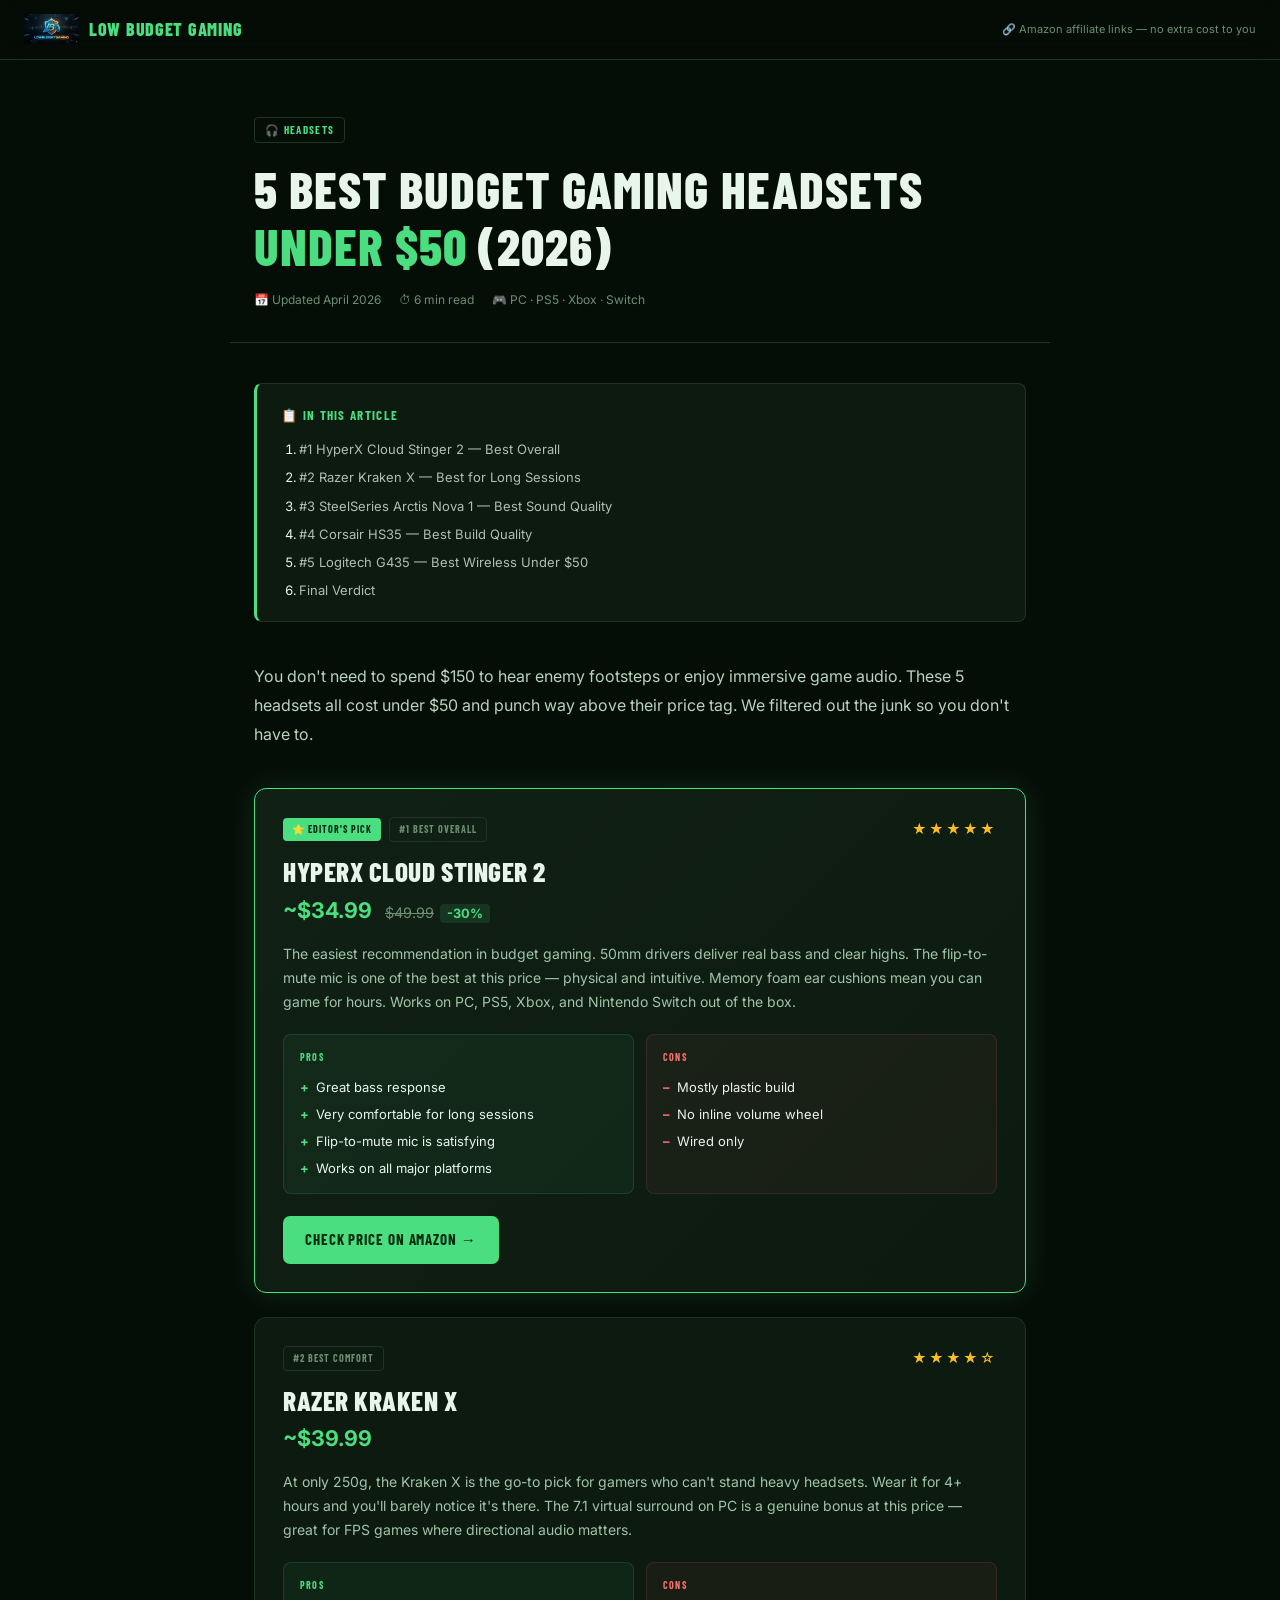
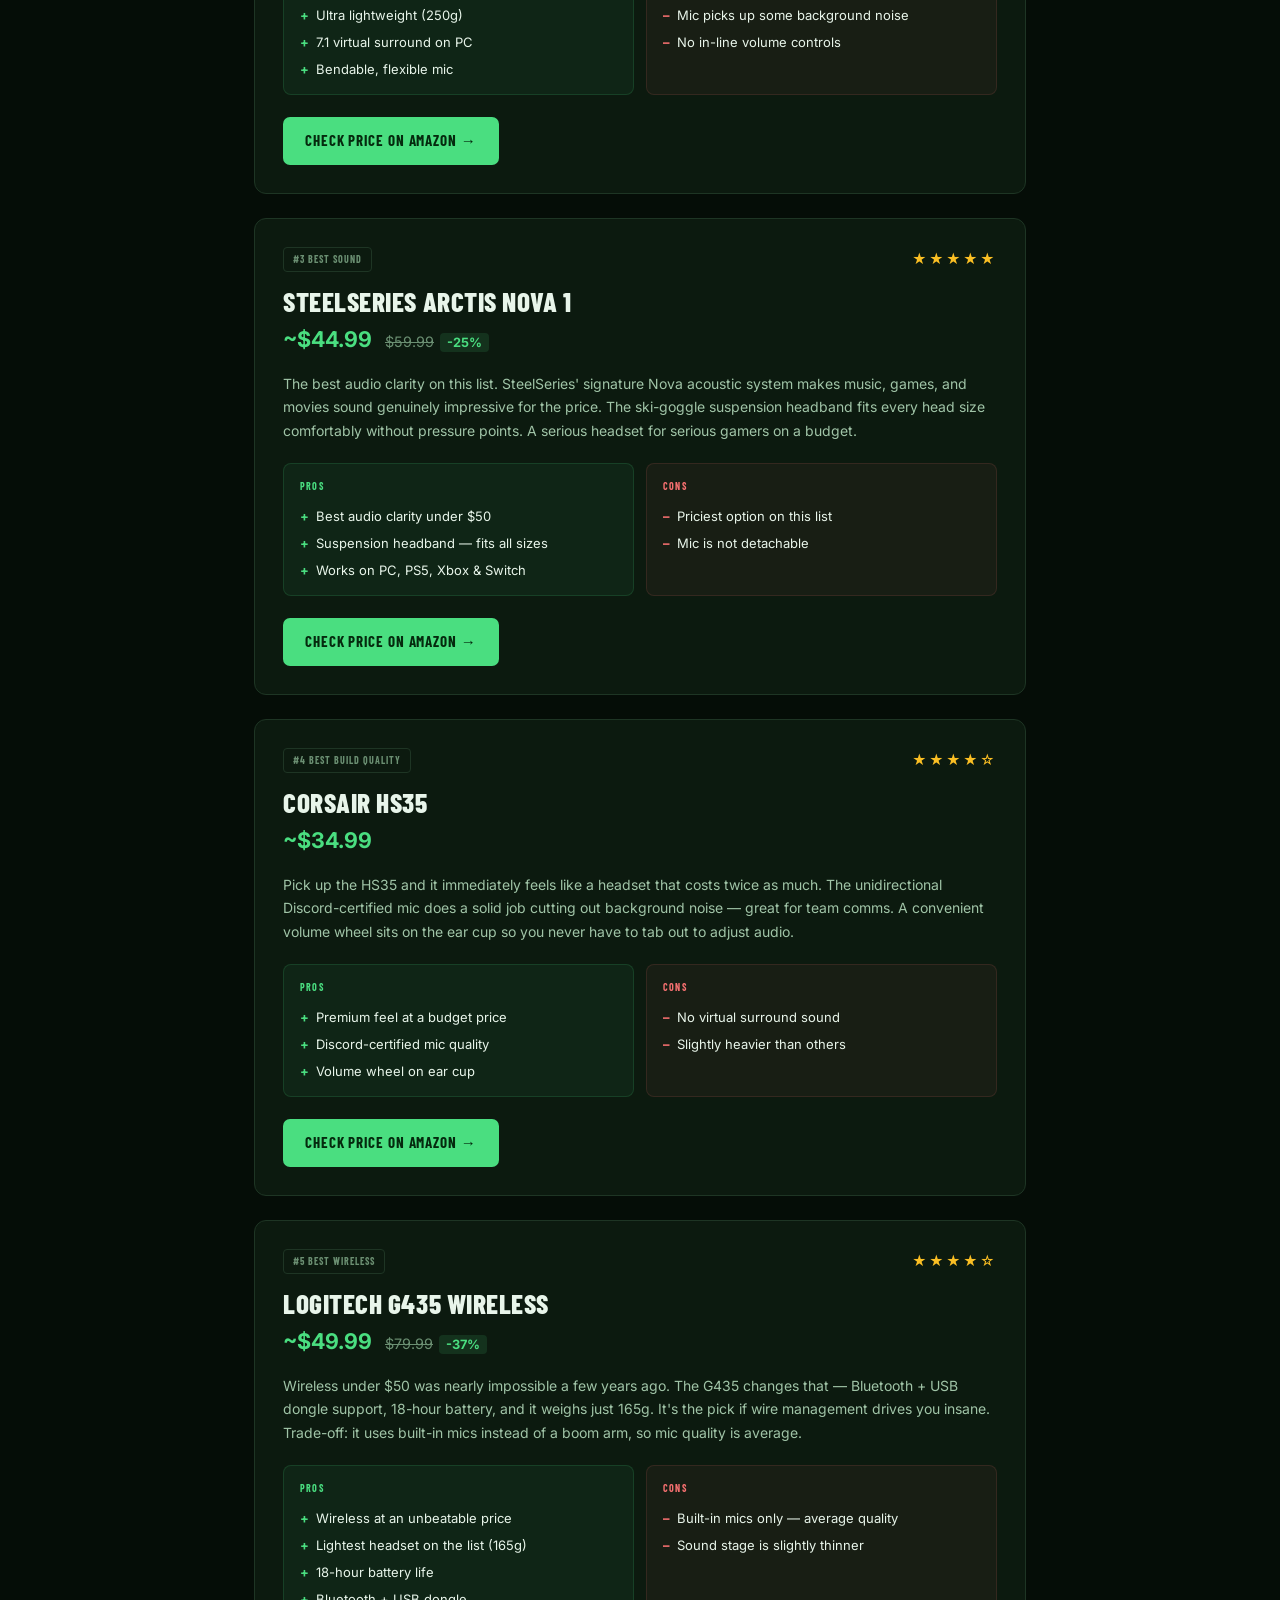
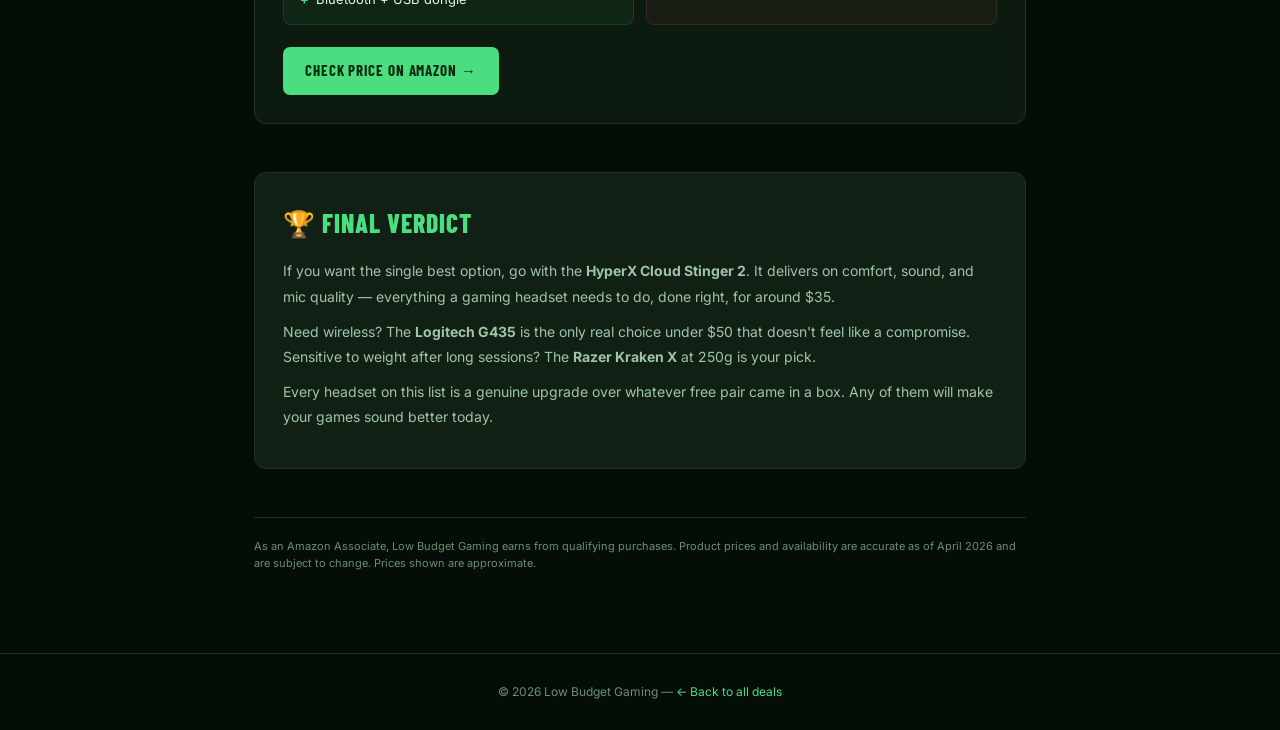
==== headsets.html @ 1febdd87 "Add files via upload" ====
<!DOCTYPE html>
<html lang="en">
<head>
  <meta charset="UTF-8" />
  <meta name="viewport" content="width=device-width, initial-scale=1.0" />
  <title>5 Best Budget Gaming Headsets Under $50 (2026) | Low Budget Gaming</title>
  <meta name="description" content="Our top picks for budget gaming headsets under $50 in 2026. Real sound, real comfort, real savings." />
  <link rel="icon" href="/logo.png" />
  <link href="https://fonts.googleapis.com/css2?family=Barlow+Condensed:wght@400;600;700;800&family=Inter:wght@400;500;600&display=swap" rel="stylesheet" />
  <style>
    *, *::before, *::after { box-sizing: border-box; margin: 0; padding: 0; }

    :root {
      --bg: #050d07;
      --surface: #0c1a0f;
      --surface2: #112015;
      --border: #1e3524;
      --green: #4ade80;
      --green-dim: #22c55e;
      --green-glow: rgba(74, 222, 128, 0.15);
      --text: #e8f5ea;
      --muted: #6b8f72;
      --red: #f87171;
      --yellow: #fbbf24;
    }

    html { scroll-behavior: smooth; }

    body {
      background: var(--bg);
      color: var(--text);
      font-family: 'Inter', sans-serif;
      font-size: 15px;
      line-height: 1.7;
      min-height: 100vh;
    }

    /* ── NAV ── */
    nav {
      position: sticky;
      top: 0;
      z-index: 100;
      background: rgba(5, 13, 7, 0.92);
      backdrop-filter: blur(12px);
      border-bottom: 1px solid var(--border);
      padding: 14px 24px;
      display: flex;
      align-items: center;
      gap: 16px;
    }
    nav a.logo {
      display: flex;
      align-items: center;
      gap: 10px;
      text-decoration: none;
      color: var(--green);
      font-family: 'Barlow Condensed', sans-serif;
      font-size: 18px;
      font-weight: 800;
      letter-spacing: 0.04em;
      text-transform: uppercase;
    }
    nav a.logo img { height: 30px; }
    nav .affiliate-note {
      margin-left: auto;
      font-size: 11px;
      color: var(--muted);
    }

    /* ── HERO / HEADER ── */
    .article-header {
      max-width: 820px;
      margin: 0 auto;
      padding: 56px 24px 32px;
      border-bottom: 1px solid var(--border);
    }
    .category-tag {
      display: inline-block;
      font-family: 'Barlow Condensed', sans-serif;
      font-size: 11px;
      font-weight: 700;
      letter-spacing: 0.12em;
      text-transform: uppercase;
      color: var(--green);
      border: 1px solid var(--border);
      padding: 3px 10px;
      border-radius: 4px;
      margin-bottom: 18px;
    }
    .article-header h1 {
      font-family: 'Barlow Condensed', sans-serif;
      font-size: clamp(2rem, 5vw, 3.2rem);
      font-weight: 800;
      line-height: 1.1;
      text-transform: uppercase;
      letter-spacing: 0.02em;
      margin-bottom: 16px;
    }
    .article-header h1 em {
      font-style: normal;
      color: var(--green);
    }
    .article-meta {
      display: flex;
      align-items: center;
      gap: 18px;
      font-size: 12px;
      color: var(--muted);
      flex-wrap: wrap;
    }
    .article-meta span { display: flex; align-items: center; gap: 5px; }

    /* ── LAYOUT ── */
    .page-body {
      max-width: 820px;
      margin: 0 auto;
      padding: 40px 24px 80px;
    }

    /* ── TOC ── */
    .toc {
      background: var(--surface);
      border: 1px solid var(--border);
      border-left: 3px solid var(--green);
      border-radius: 8px;
      padding: 20px 24px;
      margin-bottom: 40px;
    }
    .toc h3 {
      font-family: 'Barlow Condensed', sans-serif;
      font-size: 13px;
      font-weight: 700;
      letter-spacing: 0.1em;
      text-transform: uppercase;
      color: var(--green);
      margin-bottom: 12px;
    }
    .toc ol {
      padding-left: 18px;
      display: flex;
      flex-direction: column;
      gap: 6px;
    }
    .toc li { font-size: 13px; }
    .toc a { color: var(--text); text-decoration: none; opacity: 0.75; transition: opacity 0.2s; }
    .toc a:hover { opacity: 1; color: var(--green); }

    /* ── INTRO ── */
    .intro {
      font-size: 16px;
      line-height: 1.8;
      color: #b8d4bc;
      margin-bottom: 40px;
    }

    /* ── PRODUCT CARD ── */
    .product-card {
      background: var(--surface);
      border: 1px solid var(--border);
      border-radius: 12px;
      padding: 28px;
      margin-bottom: 24px;
      transition: border-color 0.25s;
      scroll-margin-top: 80px;
    }
    .product-card:hover { border-color: #2d5038; }
    .product-card.featured {
      border-color: var(--green);
      background: linear-gradient(135deg, var(--surface2) 0%, var(--surface) 100%);
      box-shadow: 0 0 32px var(--green-glow);
    }

    .card-top {
      display: flex;
      align-items: flex-start;
      justify-content: space-between;
      gap: 12px;
      margin-bottom: 16px;
      flex-wrap: wrap;
    }
    .card-badges { display: flex; align-items: center; gap: 8px; flex-wrap: wrap; }

    .badge {
      font-family: 'Barlow Condensed', sans-serif;
      font-size: 10px;
      font-weight: 700;
      letter-spacing: 0.1em;
      text-transform: uppercase;
      padding: 3px 9px;
      border-radius: 4px;
    }
    .badge-pick { background: var(--green); color: #052a0e; }
    .badge-rank { background: transparent; border: 1px solid var(--border); color: var(--muted); }

    .card-stars { color: var(--yellow); font-size: 14px; letter-spacing: 2px; }

    .card-name {
      font-family: 'Barlow Condensed', sans-serif;
      font-size: 1.7rem;
      font-weight: 800;
      text-transform: uppercase;
      letter-spacing: 0.02em;
      line-height: 1;
      margin-bottom: 6px;
    }
    .card-price {
      font-size: 1.35rem;
      font-weight: 700;
      color: var(--green);
      margin-bottom: 14px;
    }
    .card-price .old-price {
      font-size: 0.9rem;
      font-weight: 400;
      color: var(--muted);
      text-decoration: line-through;
      margin-left: 8px;
    }
    .card-price .discount {
      font-size: 0.8rem;
      background: rgba(74,222,128,0.12);
      color: var(--green);
      padding: 2px 7px;
      border-radius: 4px;
      margin-left: 6px;
    }

    .card-desc {
      font-size: 14px;
      color: #a0c4a7;
      margin-bottom: 20px;
      line-height: 1.7;
    }

    .pros-cons {
      display: grid;
      grid-template-columns: 1fr 1fr;
      gap: 12px;
      margin-bottom: 22px;
    }
    @media (max-width: 500px) { .pros-cons { grid-template-columns: 1fr; } }

    .pros, .cons {
      border-radius: 8px;
      padding: 14px 16px;
    }
    .pros { background: rgba(74,222,128,0.06); border: 1px solid rgba(74,222,128,0.15); }
    .cons { background: rgba(248,113,113,0.05); border: 1px solid rgba(248,113,113,0.12); }

    .pros h4, .cons h4 {
      font-family: 'Barlow Condensed', sans-serif;
      font-size: 10px;
      font-weight: 700;
      letter-spacing: 0.12em;
      text-transform: uppercase;
      margin-bottom: 10px;
    }
    .pros h4 { color: var(--green); }
    .cons h4 { color: var(--red); }

    .pros ul, .cons ul { list-style: none; display: flex; flex-direction: column; gap: 5px; }
    .pros li, .cons li { font-size: 13px; display: flex; gap: 7px; }
    .pros li::before { content: '+'; color: var(--green); font-weight: 700; flex-shrink: 0; }
    .cons li::before { content: '–'; color: var(--red); font-weight: 700; flex-shrink: 0; }

    .btn-amazon {
      display: inline-flex;
      align-items: center;
      gap: 8px;
      background: var(--green);
      color: #052a0e;
      font-family: 'Barlow Condensed', sans-serif;
      font-size: 15px;
      font-weight: 700;
      letter-spacing: 0.06em;
      text-transform: uppercase;
      padding: 11px 22px;
      border-radius: 7px;
      text-decoration: none;
      transition: background 0.2s, transform 0.15s;
    }
    .btn-amazon:hover { background: #86efac; transform: translateY(-1px); }

    /* ── VERDICT ── */
    .verdict {
      background: var(--surface2);
      border: 1px solid var(--border);
      border-radius: 12px;
      padding: 28px;
      margin-top: 48px;
    }
    .verdict h2 {
      font-family: 'Barlow Condensed', sans-serif;
      font-size: 1.6rem;
      font-weight: 800;
      text-transform: uppercase;
      letter-spacing: 0.04em;
      color: var(--green);
      margin-bottom: 14px;
    }
    .verdict p { font-size: 14px; color: #a0c4a7; line-height: 1.8; margin-bottom: 10px; }

    /* ── DISCLAIMER ── */
    .disclaimer {
      margin-top: 48px;
      padding-top: 20px;
      border-top: 1px solid var(--border);
      font-size: 11px;
      color: var(--muted);
      line-height: 1.6;
    }

    /* ── FOOTER ── */
    footer {
      text-align: center;
      padding: 28px;
      font-size: 12px;
      color: var(--muted);
      border-top: 1px solid var(--border);
    }
    footer a { color: var(--green); text-decoration: none; }
  </style>
</head>
<body>

  <!-- NAV -->
  <nav>
    <a class="logo" href="/">
      <img src="/logo.png" alt="Low Budget Gaming" />
      Low Budget Gaming
    </a>
    <span class="affiliate-note">🔗 Amazon affiliate links — no extra cost to you</span>
  </nav>

  <!-- ARTICLE HEADER -->
  <header class="article-header">
    <div class="category-tag">🎧 Headsets</div>
    <h1>5 Best Budget Gaming Headsets<br/><em>Under $50</em> (2026)</h1>
    <div class="article-meta">
      <span>📅 Updated April 2026</span>
      <span>⏱ 6 min read</span>
      <span>🎮 PC · PS5 · Xbox · Switch</span>
    </div>
  </header>

  <!-- BODY -->
  <main class="page-body">

    <!-- TABLE OF CONTENTS -->
    <div class="toc">
      <h3>📋 In This Article</h3>
      <ol>
        <li><a href="#stinger">#1 HyperX Cloud Stinger 2 — Best Overall</a></li>
        <li><a href="#kraken">#2 Razer Kraken X — Best for Long Sessions</a></li>
        <li><a href="#arctis">#3 SteelSeries Arctis Nova 1 — Best Sound Quality</a></li>
        <li><a href="#hs35">#4 Corsair HS35 — Best Build Quality</a></li>
        <li><a href="#g435">#5 Logitech G435 — Best Wireless Under $50</a></li>
        <li><a href="#verdict">Final Verdict</a></li>
      </ol>
    </div>

    <!-- INTRO -->
    <p class="intro">
      You don't need to spend $150 to hear enemy footsteps or enjoy immersive game audio. These 5 headsets all cost under $50 and punch way above their price tag. We filtered out the junk so you don't have to.
    </p>

    <!-- CARD 1 -->
    <div class="product-card featured" id="stinger">
      <div class="card-top">
        <div class="card-badges">
          <span class="badge badge-pick">⭐ Editor's Pick</span>
          <span class="badge badge-rank">#1 Best Overall</span>
        </div>
        <div class="card-stars">★★★★★</div>
      </div>
      <div class="card-name">HyperX Cloud Stinger 2</div>
      <div class="card-price">~$34.99 <span class="old-price">$49.99</span><span class="discount">-30%</span></div>
      <p class="card-desc">
        The easiest recommendation in budget gaming. 50mm drivers deliver real bass and clear highs. The flip-to-mute mic is one of the best at this price — physical and intuitive. Memory foam ear cushions mean you can game for hours. Works on PC, PS5, Xbox, and Nintendo Switch out of the box.
      </p>
      <div class="pros-cons">
        <div class="pros">
          <h4>Pros</h4>
          <ul>
            <li>Great bass response</li>
            <li>Very comfortable for long sessions</li>
            <li>Flip-to-mute mic is satisfying</li>
            <li>Works on all major platforms</li>
          </ul>
        </div>
        <div class="cons">
          <h4>Cons</h4>
          <ul>
            <li>Mostly plastic build</li>
            <li>No inline volume wheel</li>
            <li>Wired only</li>
          </ul>
        </div>
      </div>
      <a class="btn-amazon" href="TU_LINK_AFILIADO_AQUI" target="_blank" rel="noopener noreferrer">
        Check price on Amazon →
      </a>
    </div>

    <!-- CARD 2 -->
    <div class="product-card" id="kraken">
      <div class="card-top">
        <div class="card-badges">
          <span class="badge badge-rank">#2 Best Comfort</span>
        </div>
        <div class="card-stars">★★★★☆</div>
      </div>
      <div class="card-name">Razer Kraken X</div>
      <div class="card-price">~$39.99</div>
      <p class="card-desc">
        At only 250g, the Kraken X is the go-to pick for gamers who can't stand heavy headsets. Wear it for 4+ hours and you'll barely notice it's there. The 7.1 virtual surround on PC is a genuine bonus at this price — great for FPS games where directional audio matters.
      </p>
      <div class="pros-cons">
        <div class="pros">
          <h4>Pros</h4>
          <ul>
            <li>Ultra lightweight (250g)</li>
            <li>7.1 virtual surround on PC</li>
            <li>Bendable, flexible mic</li>
          </ul>
        </div>
        <div class="cons">
          <h4>Cons</h4>
          <ul>
            <li>Mic picks up some background noise</li>
            <li>No in-line volume controls</li>
          </ul>
        </div>
      </div>
      <a class="btn-amazon" href="TU_LINK_AFILIADO_AQUI" target="_blank" rel="noopener noreferrer">
        Check price on Amazon →
      </a>
    </div>

    <!-- CARD 3 -->
    <div class="product-card" id="arctis">
      <div class="card-top">
        <div class="card-badges">
          <span class="badge badge-rank">#3 Best Sound</span>
        </div>
        <div class="card-stars">★★★★★</div>
      </div>
      <div class="card-name">SteelSeries Arctis Nova 1</div>
      <div class="card-price">~$44.99 <span class="old-price">$59.99</span><span class="discount">-25%</span></div>
      <p class="card-desc">
        The best audio clarity on this list. SteelSeries' signature Nova acoustic system makes music, games, and movies sound genuinely impressive for the price. The ski-goggle suspension headband fits every head size comfortably without pressure points. A serious headset for serious gamers on a budget.
      </p>
      <div class="pros-cons">
        <div class="pros">
          <h4>Pros</h4>
          <ul>
            <li>Best audio clarity under $50</li>
            <li>Suspension headband — fits all sizes</li>
            <li>Works on PC, PS5, Xbox & Switch</li>
          </ul>
        </div>
        <div class="cons">
          <h4>Cons</h4>
          <ul>
            <li>Priciest option on this list</li>
            <li>Mic is not detachable</li>
          </ul>
        </div>
      </div>
      <a class="btn-amazon" href="TU_LINK_AFILIADO_AQUI" target="_blank" rel="noopener noreferrer">
        Check price on Amazon →
      </a>
    </div>

    <!-- CARD 4 -->
    <div class="product-card" id="hs35">
      <div class="card-top">
        <div class="card-badges">
          <span class="badge badge-rank">#4 Best Build Quality</span>
        </div>
        <div class="card-stars">★★★★☆</div>
      </div>
      <div class="card-name">Corsair HS35</div>
      <div class="card-price">~$34.99</div>
      <p class="card-desc">
        Pick up the HS35 and it immediately feels like a headset that costs twice as much. The unidirectional Discord-certified mic does a solid job cutting out background noise — great for team comms. A convenient volume wheel sits on the ear cup so you never have to tab out to adjust audio.
      </p>
      <div class="pros-cons">
        <div class="pros">
          <h4>Pros</h4>
          <ul>
            <li>Premium feel at a budget price</li>
            <li>Discord-certified mic quality</li>
            <li>Volume wheel on ear cup</li>
          </ul>
        </div>
        <div class="cons">
          <h4>Cons</h4>
          <ul>
            <li>No virtual surround sound</li>
            <li>Slightly heavier than others</li>
          </ul>
        </div>
      </div>
      <a class="btn-amazon" href="TU_LINK_AFILIADO_AQUI" target="_blank" rel="noopener noreferrer">
        Check price on Amazon →
      </a>
    </div>

    <!-- CARD 5 -->
    <div class="product-card" id="g435">
      <div class="card-top">
        <div class="card-badges">
          <span class="badge badge-rank">#5 Best Wireless</span>
        </div>
        <div class="card-stars">★★★★☆</div>
      </div>
      <div class="card-name">Logitech G435 Wireless</div>
      <div class="card-price">~$49.99 <span class="old-price">$79.99</span><span class="discount">-37%</span></div>
      <p class="card-desc">
        Wireless under $50 was nearly impossible a few years ago. The G435 changes that — Bluetooth + USB dongle support, 18-hour battery, and it weighs just 165g. It's the pick if wire management drives you insane. Trade-off: it uses built-in mics instead of a boom arm, so mic quality is average.
      </p>
      <div class="pros-cons">
        <div class="pros">
          <h4>Pros</h4>
          <ul>
            <li>Wireless at an unbeatable price</li>
            <li>Lightest headset on the list (165g)</li>
            <li>18-hour battery life</li>
            <li>Bluetooth + USB dongle</li>
          </ul>
        </div>
        <div class="cons">
          <h4>Cons</h4>
          <ul>
            <li>Built-in mics only — average quality</li>
            <li>Sound stage is slightly thinner</li>
          </ul>
        </div>
      </div>
      <a class="btn-amazon" href="TU_LINK_AFILIADO_AQUI" target="_blank" rel="noopener noreferrer">
        Check price on Amazon →
      </a>
    </div>

    <!-- VERDICT -->
    <div class="verdict" id="verdict">
      <h2>🏆 Final Verdict</h2>
      <p>
        If you want the single best option, go with the <strong>HyperX Cloud Stinger 2</strong>. It delivers on comfort, sound, and mic quality — everything a gaming headset needs to do, done right, for around $35.
      </p>
      <p>
        Need wireless? The <strong>Logitech G435</strong> is the only real choice under $50 that doesn't feel like a compromise. Sensitive to weight after long sessions? The <strong>Razer Kraken X</strong> at 250g is your pick.
      </p>
      <p>
        Every headset on this list is a genuine upgrade over whatever free pair came in a box. Any of them will make your games sound better today.
      </p>
    </div>

    <!-- DISCLAIMER -->
    <p class="disclaimer">
      As an Amazon Associate, Low Budget Gaming earns from qualifying purchases. Product prices and availability are accurate as of April 2026 and are subject to change. Prices shown are approximate.
    </p>

  </main>

  <!-- FOOTER -->
  <footer>
    <p>© 2026 Low Budget Gaming — <a href="/">← Back to all deals</a></p>
  </footer>

</body>
</html>
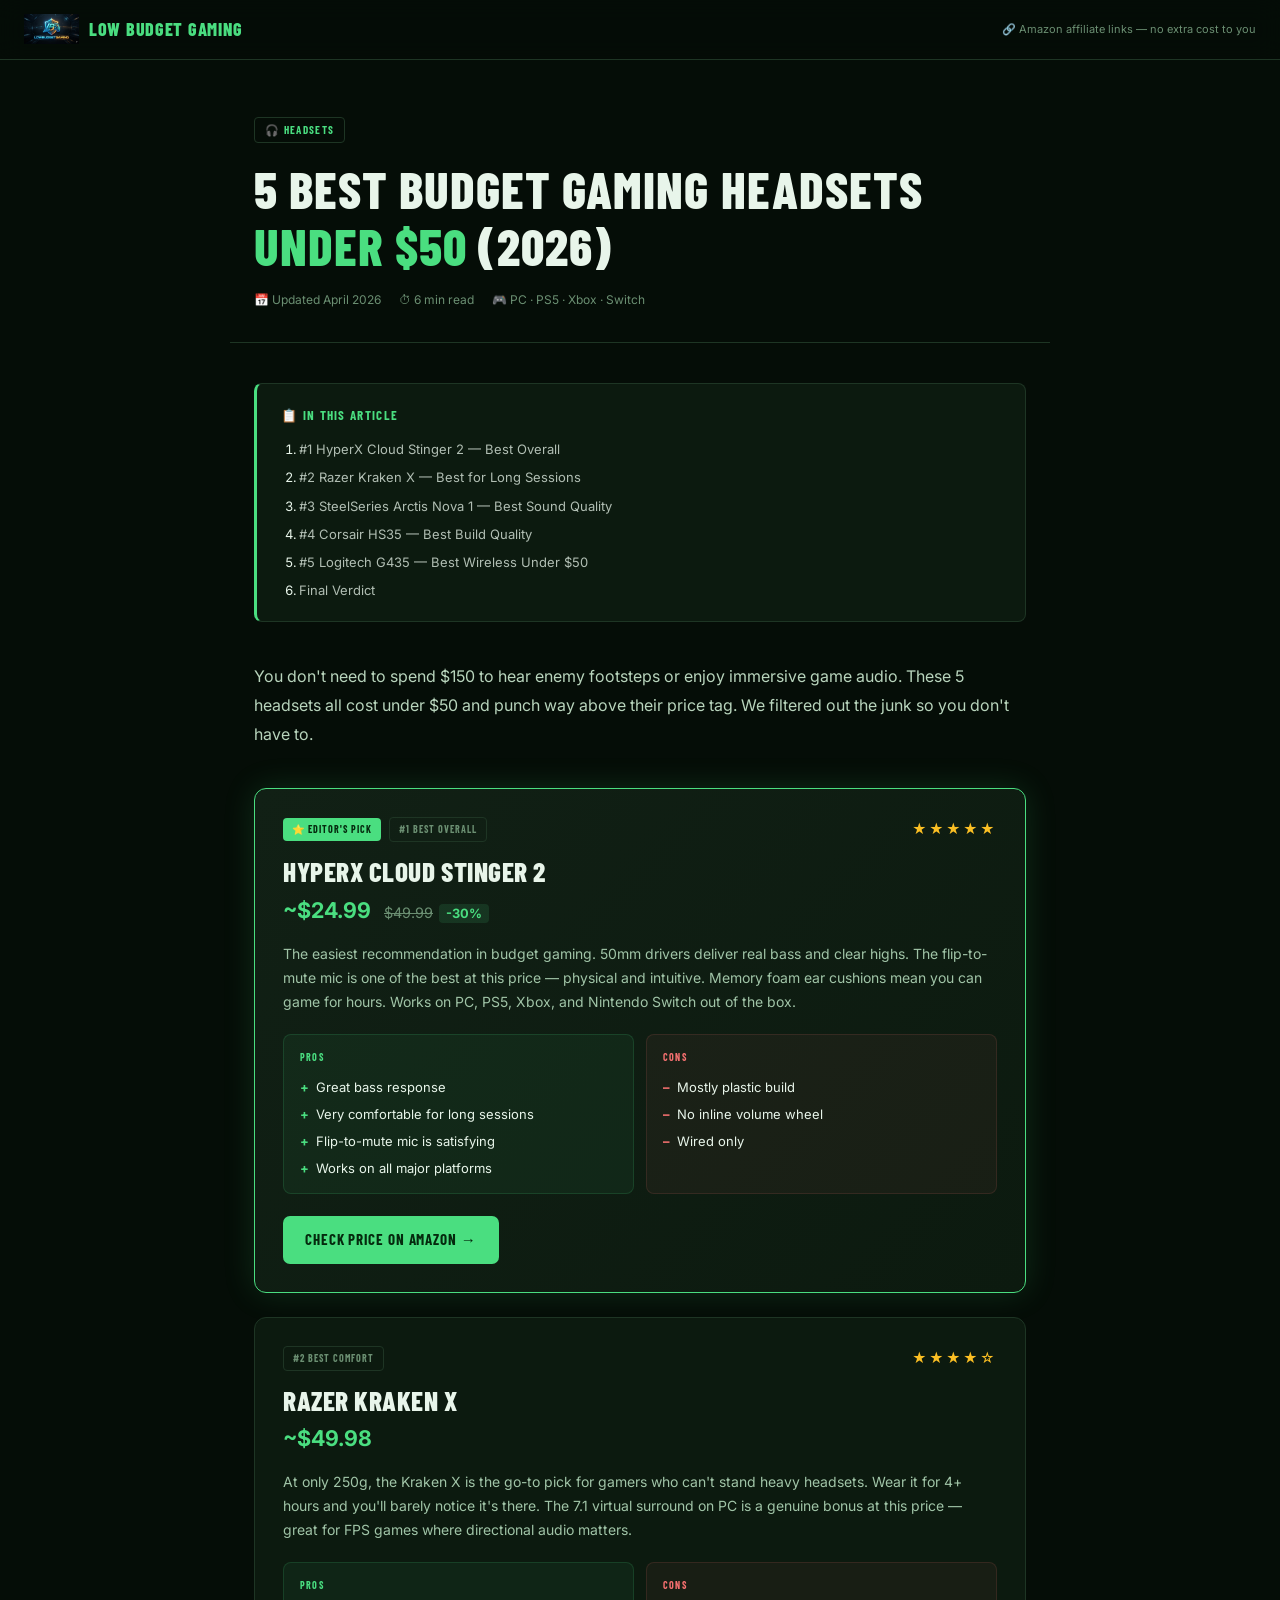
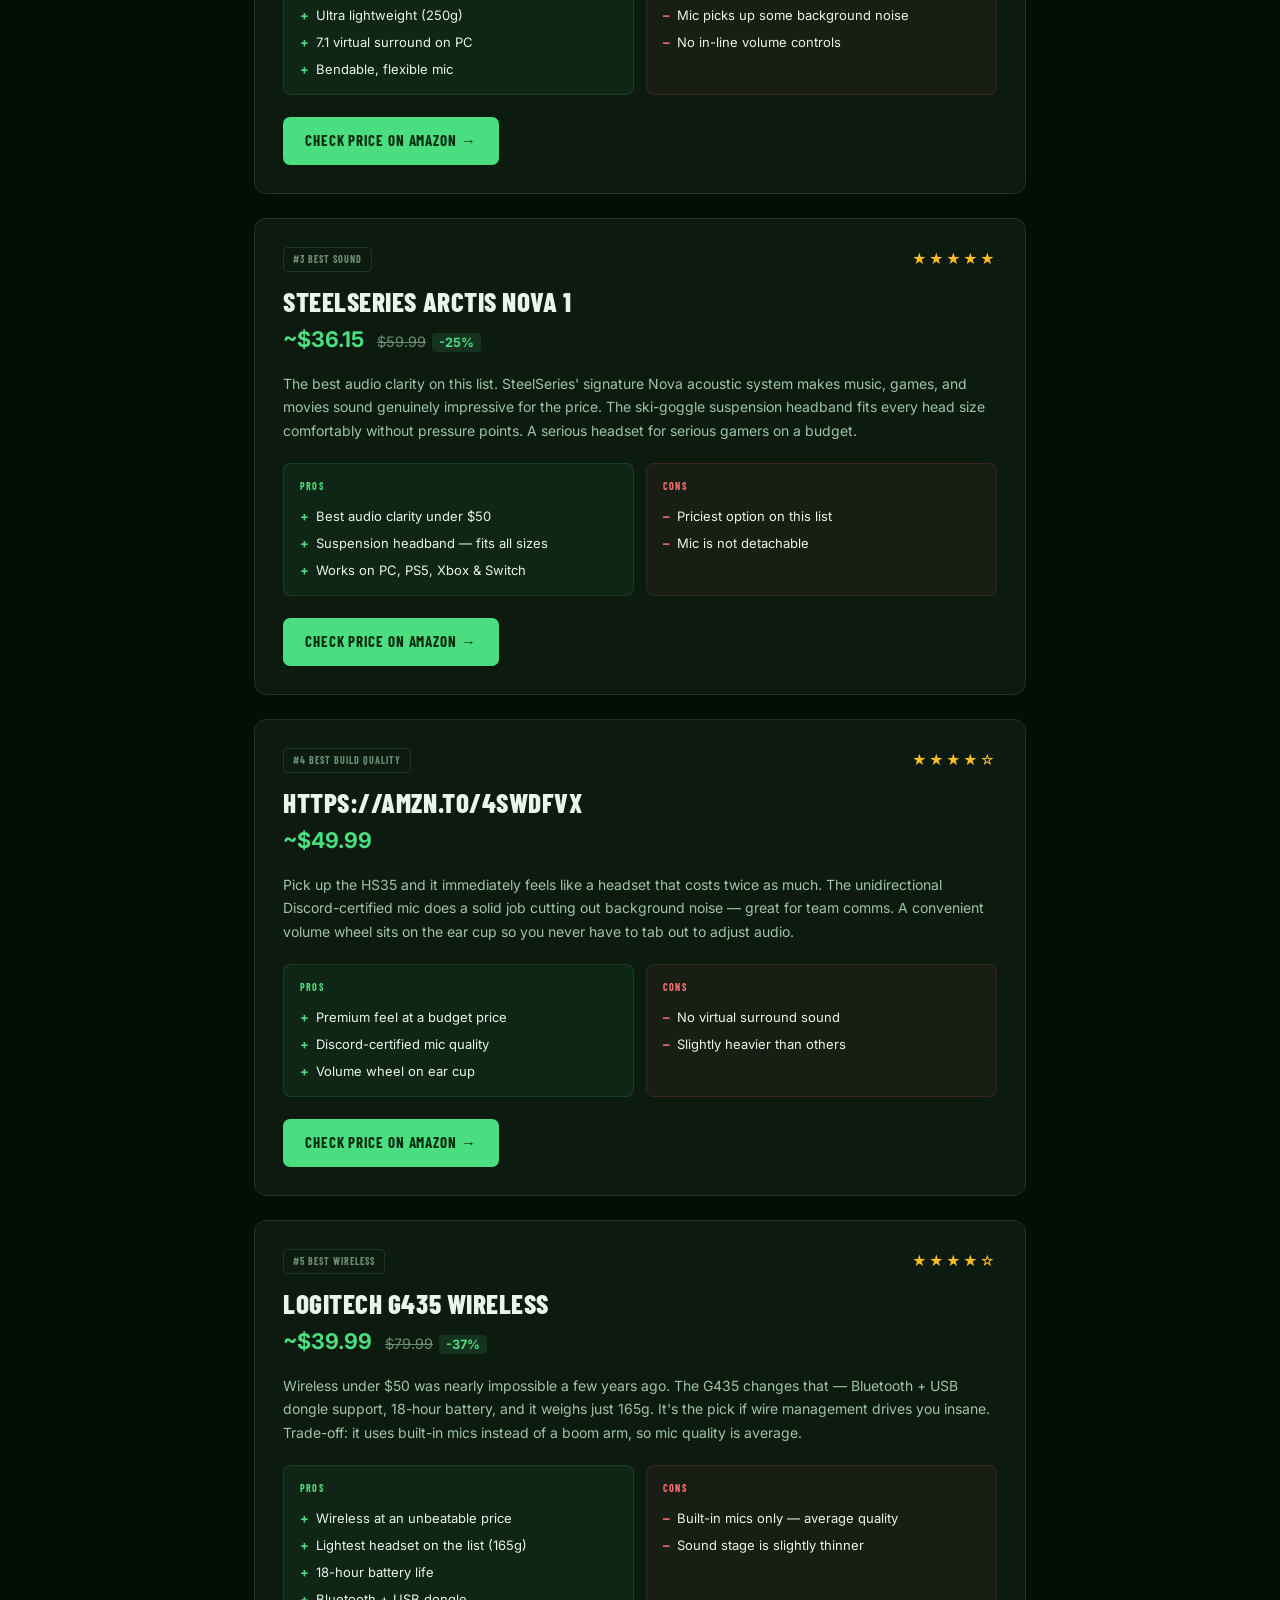
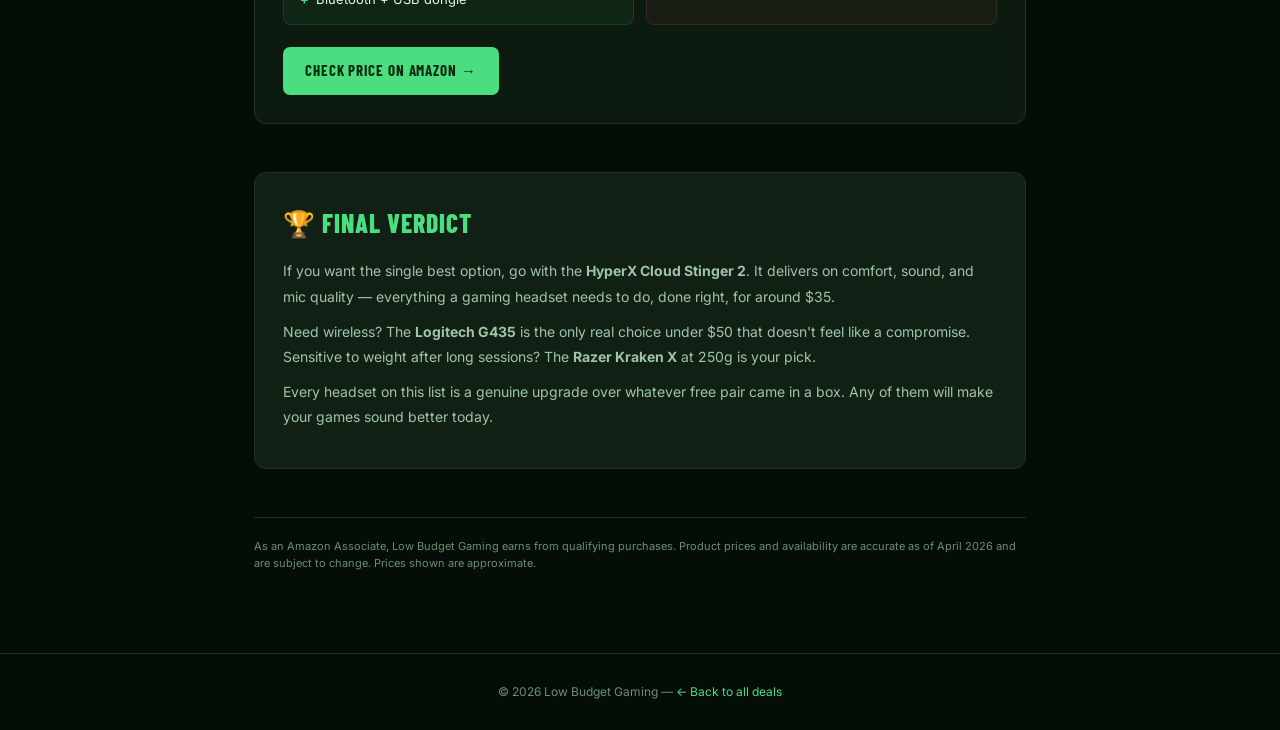
==== commit fac2edd3: "Update headsets.html" ====
--- a/headsets.html
+++ b/headsets.html
@@ -374,7 +374,7 @@
         <div class="card-stars">★★★★★</div>
       </div>
       <div class="card-name">HyperX Cloud Stinger 2</div>
-      <div class="card-price">~$34.99 <span class="old-price">$49.99</span><span class="discount">-30%</span></div>
+      <div class="card-price">~$24.99 <span class="old-price">$49.99</span><span class="discount">-30%</span></div>
       <p class="card-desc">
         The easiest recommendation in budget gaming. 50mm drivers deliver real bass and clear highs. The flip-to-mute mic is one of the best at this price — physical and intuitive. Memory foam ear cushions mean you can game for hours. Works on PC, PS5, Xbox, and Nintendo Switch out of the box.
       </p>
@@ -397,7 +397,7 @@
           </ul>
         </div>
       </div>
-      <a class="btn-amazon" href="TU_LINK_AFILIADO_AQUI" target="_blank" rel="noopener noreferrer">
+      <a class="btn-amazon" href="https://amzn.to/4sjWhxv" target="_blank" rel="noopener noreferrer">
         Check price on Amazon →
       </a>
     </div>
@@ -411,7 +411,7 @@
         <div class="card-stars">★★★★☆</div>
       </div>
       <div class="card-name">Razer Kraken X</div>
-      <div class="card-price">~$39.99</div>
+      <div class="card-price">~$49.98</div>
       <p class="card-desc">
         At only 250g, the Kraken X is the go-to pick for gamers who can't stand heavy headsets. Wear it for 4+ hours and you'll barely notice it's there. The 7.1 virtual surround on PC is a genuine bonus at this price — great for FPS games where directional audio matters.
       </p>
@@ -432,7 +432,7 @@
           </ul>
         </div>
       </div>
-      <a class="btn-amazon" href="TU_LINK_AFILIADO_AQUI" target="_blank" rel="noopener noreferrer">
+      <a class="btn-amazon" href="https://amzn.to/3Oo0ZfB" target="_blank" rel="noopener noreferrer">
         Check price on Amazon →
       </a>
     </div>
@@ -446,7 +446,7 @@
         <div class="card-stars">★★★★★</div>
       </div>
       <div class="card-name">SteelSeries Arctis Nova 1</div>
-      <div class="card-price">~$44.99 <span class="old-price">$59.99</span><span class="discount">-25%</span></div>
+      <div class="card-price">~$36.15 <span class="old-price">$59.99</span><span class="discount">-25%</span></div>
       <p class="card-desc">
         The best audio clarity on this list. SteelSeries' signature Nova acoustic system makes music, games, and movies sound genuinely impressive for the price. The ski-goggle suspension headband fits every head size comfortably without pressure points. A serious headset for serious gamers on a budget.
       </p>
@@ -467,7 +467,7 @@
           </ul>
         </div>
       </div>
-      <a class="btn-amazon" href="TU_LINK_AFILIADO_AQUI" target="_blank" rel="noopener noreferrer">
+      <a class="btn-amazon" href="https://amzn.to/484Q69p" target="_blank" rel="noopener noreferrer">
         Check price on Amazon →
       </a>
     </div>
@@ -480,8 +480,8 @@
         </div>
         <div class="card-stars">★★★★☆</div>
       </div>
-      <div class="card-name">Corsair HS35</div>
-      <div class="card-price">~$34.99</div>
+      <div class="card-name">https://amzn.to/4sWDFVx</div>
+      <div class="card-price">~$49.99</div>
       <p class="card-desc">
         Pick up the HS35 and it immediately feels like a headset that costs twice as much. The unidirectional Discord-certified mic does a solid job cutting out background noise — great for team comms. A convenient volume wheel sits on the ear cup so you never have to tab out to adjust audio.
       </p>
@@ -516,7 +516,7 @@
         <div class="card-stars">★★★★☆</div>
       </div>
       <div class="card-name">Logitech G435 Wireless</div>
-      <div class="card-price">~$49.99 <span class="old-price">$79.99</span><span class="discount">-37%</span></div>
+      <div class="card-price">~$39.99 <span class="old-price">$79.99</span><span class="discount">-37%</span></div>
       <p class="card-desc">
         Wireless under $50 was nearly impossible a few years ago. The G435 changes that — Bluetooth + USB dongle support, 18-hour battery, and it weighs just 165g. It's the pick if wire management drives you insane. Trade-off: it uses built-in mics instead of a boom arm, so mic quality is average.
       </p>
@@ -538,7 +538,7 @@
           </ul>
         </div>
       </div>
-      <a class="btn-amazon" href="TU_LINK_AFILIADO_AQUI" target="_blank" rel="noopener noreferrer">
+      <a class="btn-amazon" href="https://amzn.to/48vfEMN" target="_blank" rel="noopener noreferrer">
         Check price on Amazon →
       </a>
     </div>
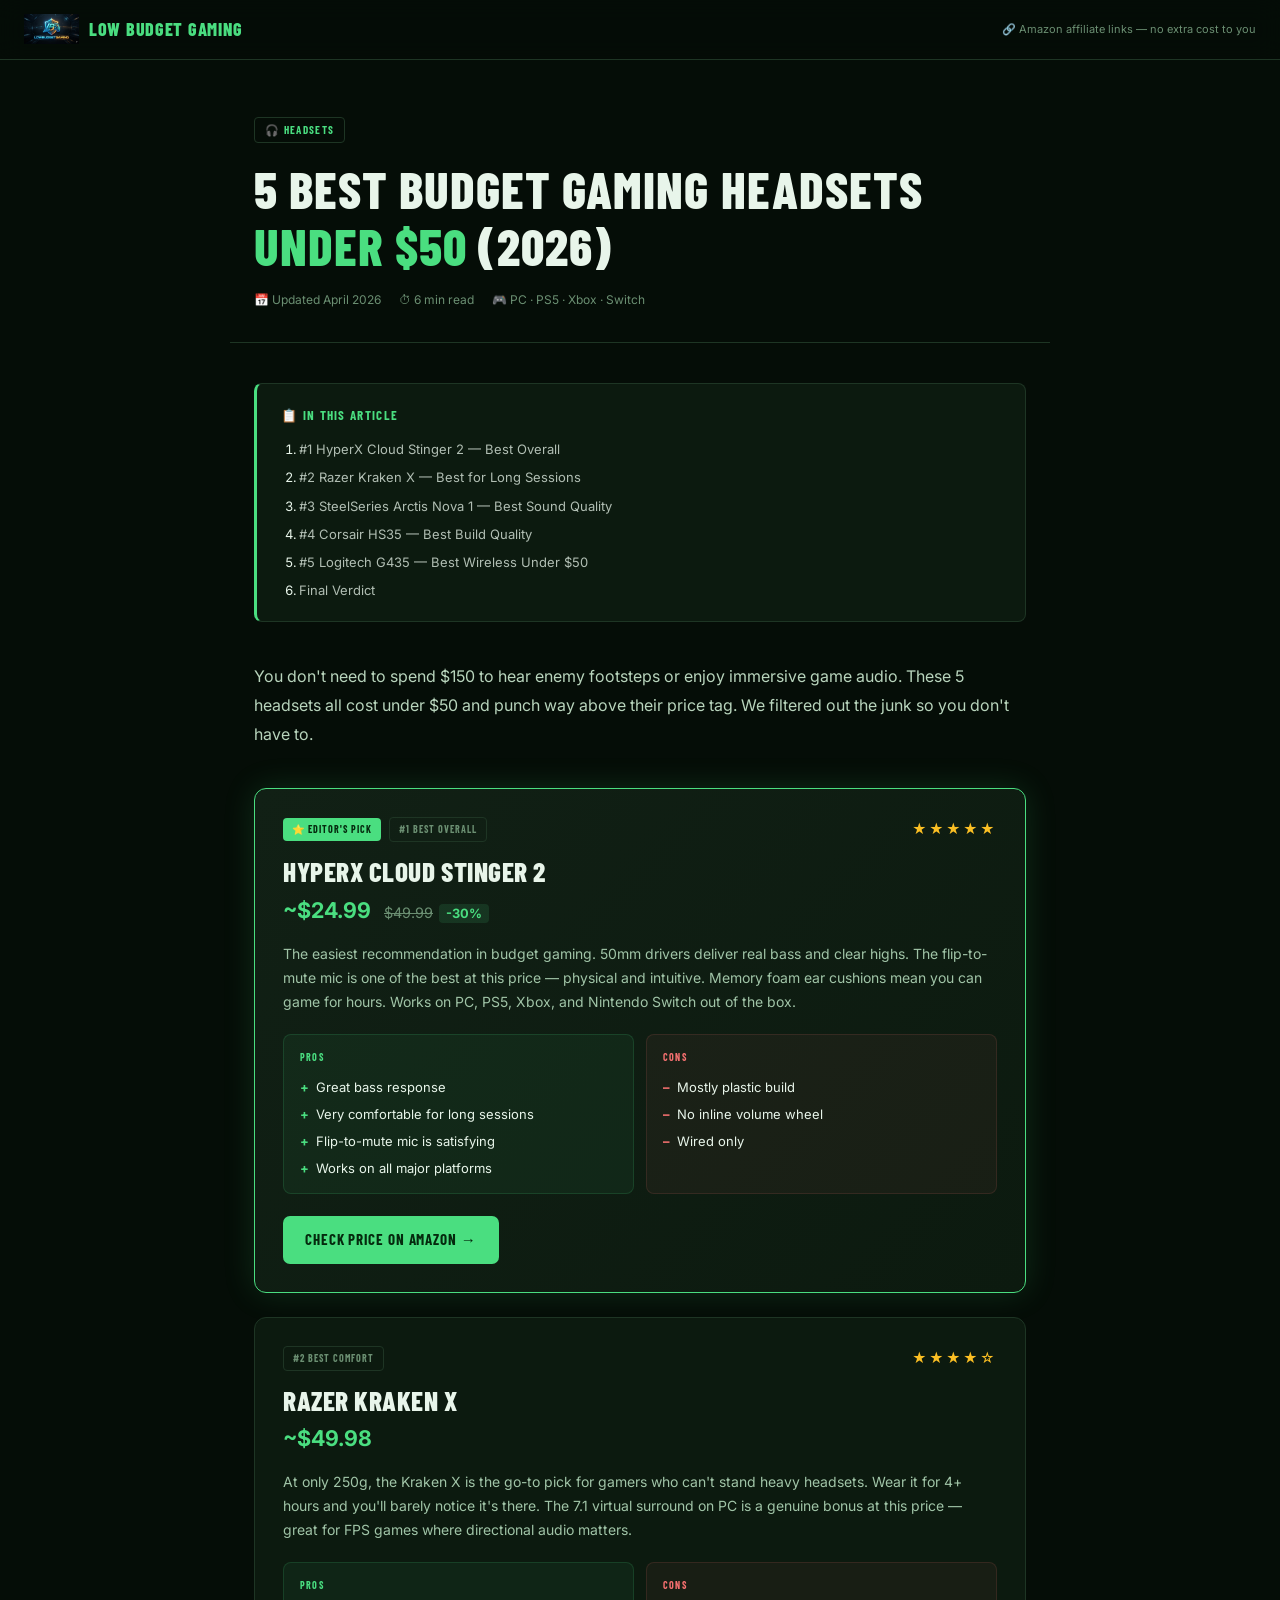
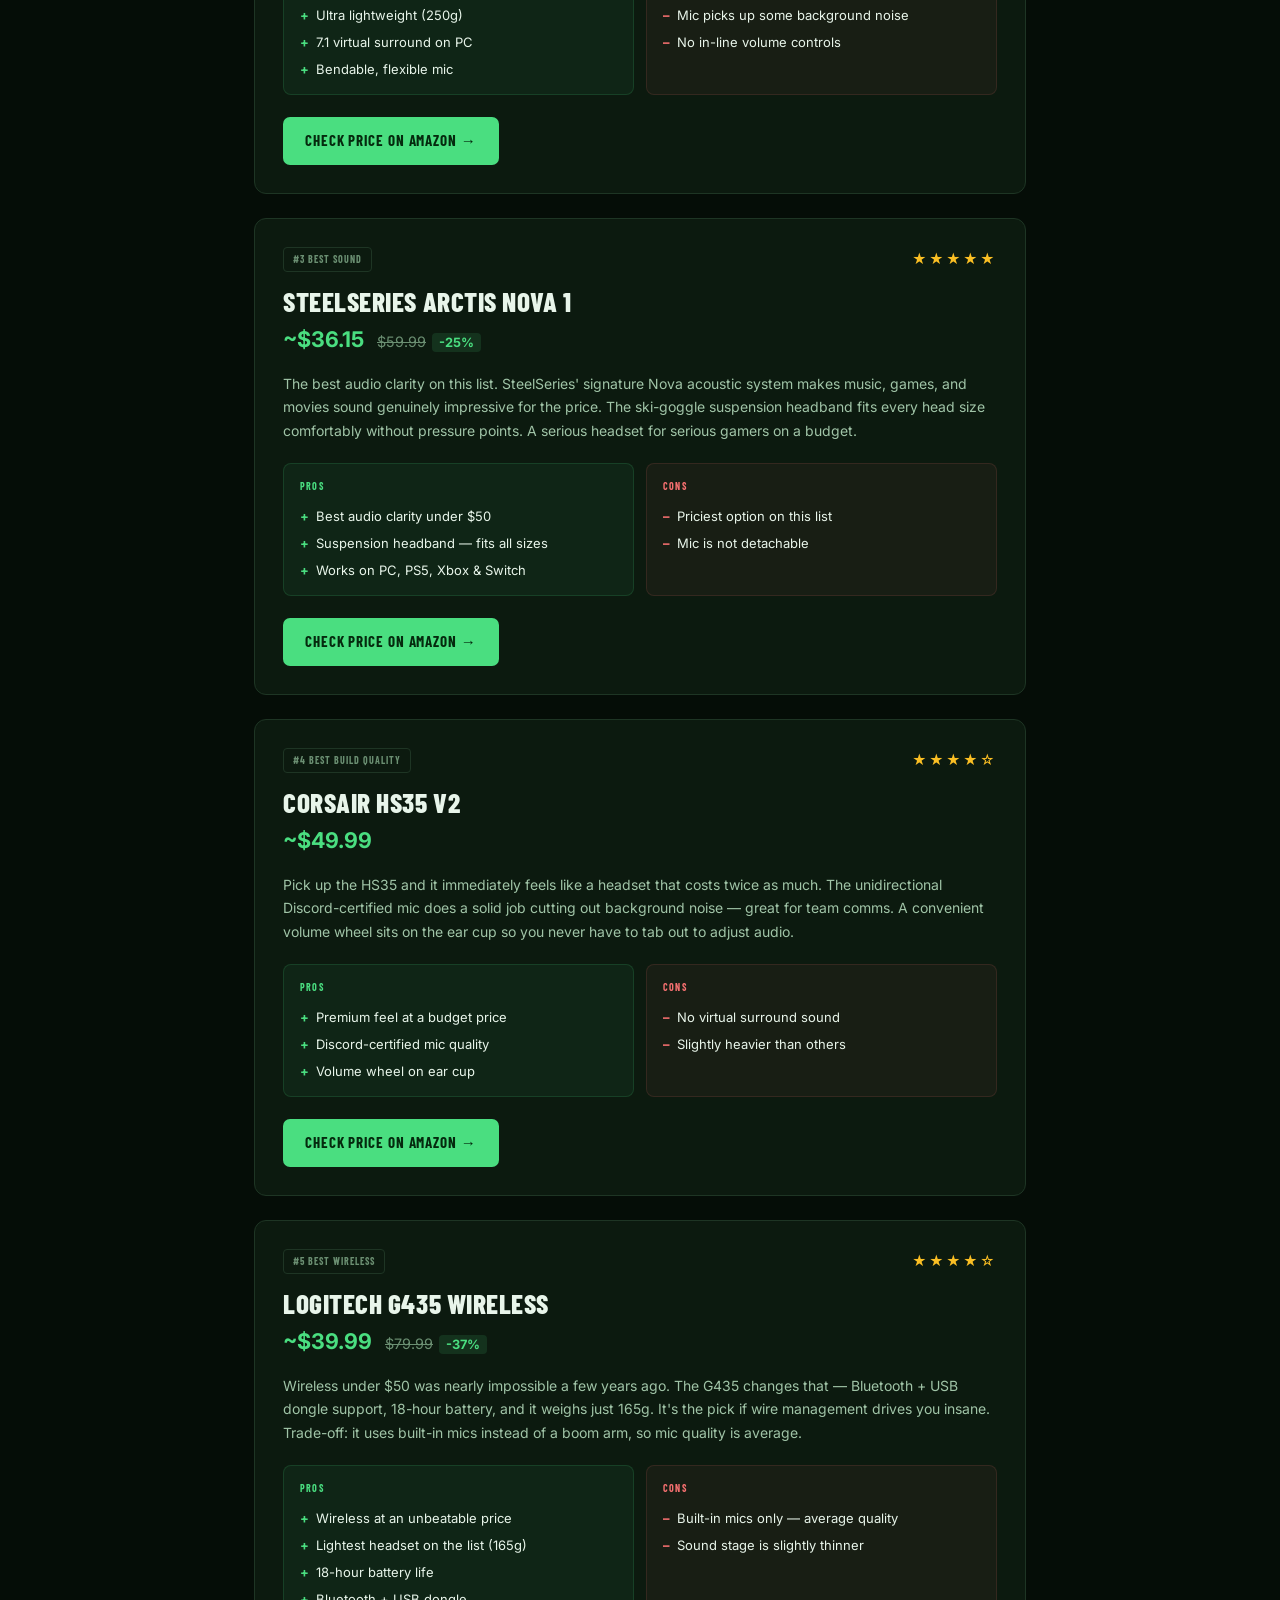
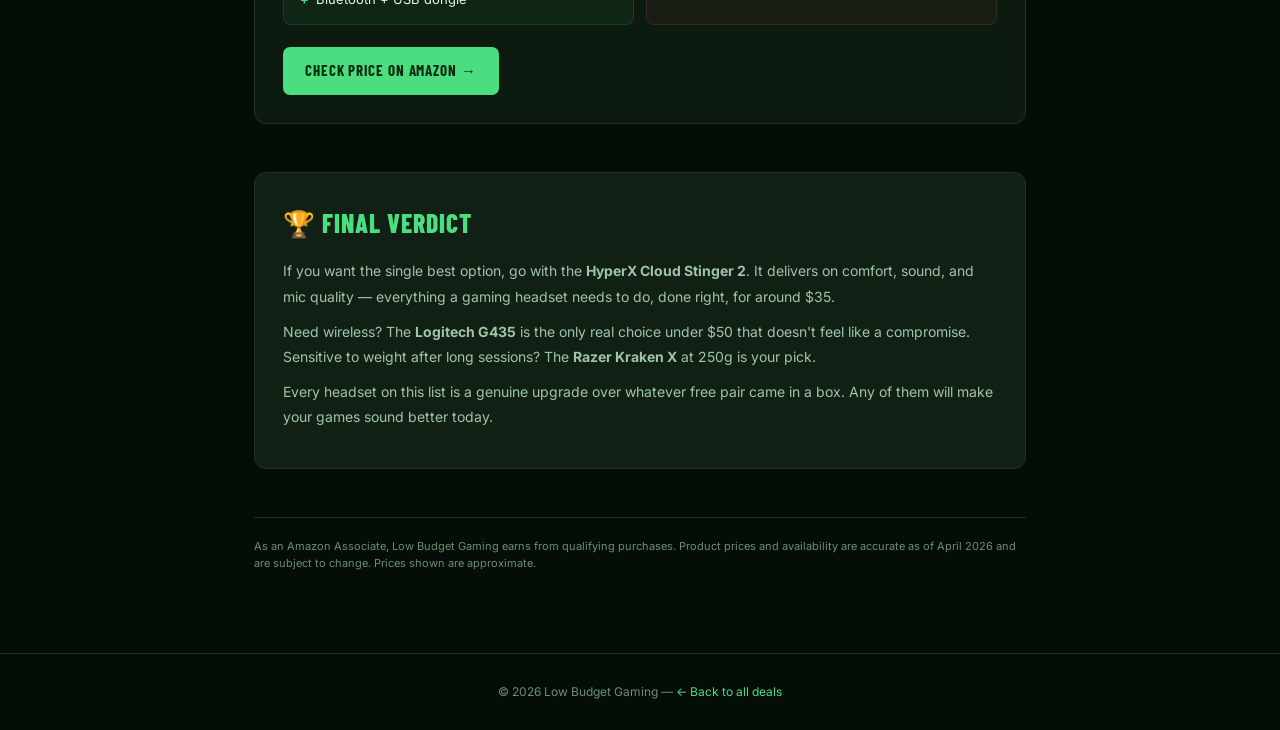
==== commit 89d78abb: "Update headsets.html" ====
--- a/headsets.html
+++ b/headsets.html
@@ -1,6 +1,17 @@
 <!DOCTYPE html>
 <html lang="en">
 <head>
+  
+  <!-- Google tag (gtag.js) -->
+<script async src="https://www.googletagmanager.com/gtag/js?id=G-F86SN8CNWX"></script>
+<script>
+  window.dataLayer = window.dataLayer || [];
+  function gtag(){dataLayer.push(arguments);}
+  gtag('js', new Date());
+
+  gtag('config', 'G-F86SN8CNWX');
+</script>  
+  
   <meta charset="UTF-8" />
   <meta name="viewport" content="width=device-width, initial-scale=1.0" />
   <title>5 Best Budget Gaming Headsets Under $50 (2026) | Low Budget Gaming</title>
@@ -480,7 +491,7 @@
         </div>
         <div class="card-stars">★★★★☆</div>
       </div>
-      <div class="card-name">https://amzn.to/4sWDFVx</div>
+      <div class="card-name">Corsair HS35 v2</div>
       <div class="card-price">~$49.99</div>
       <p class="card-desc">
         Pick up the HS35 and it immediately feels like a headset that costs twice as much. The unidirectional Discord-certified mic does a solid job cutting out background noise — great for team comms. A convenient volume wheel sits on the ear cup so you never have to tab out to adjust audio.
@@ -502,7 +513,7 @@
           </ul>
         </div>
       </div>
-      <a class="btn-amazon" href="TU_LINK_AFILIADO_AQUI" target="_blank" rel="noopener noreferrer">
+      <a class="btn-amazon" href="https://amzn.to/4sWDFVx" target="_blank" rel="noopener noreferrer">
         Check price on Amazon →
       </a>
     </div>
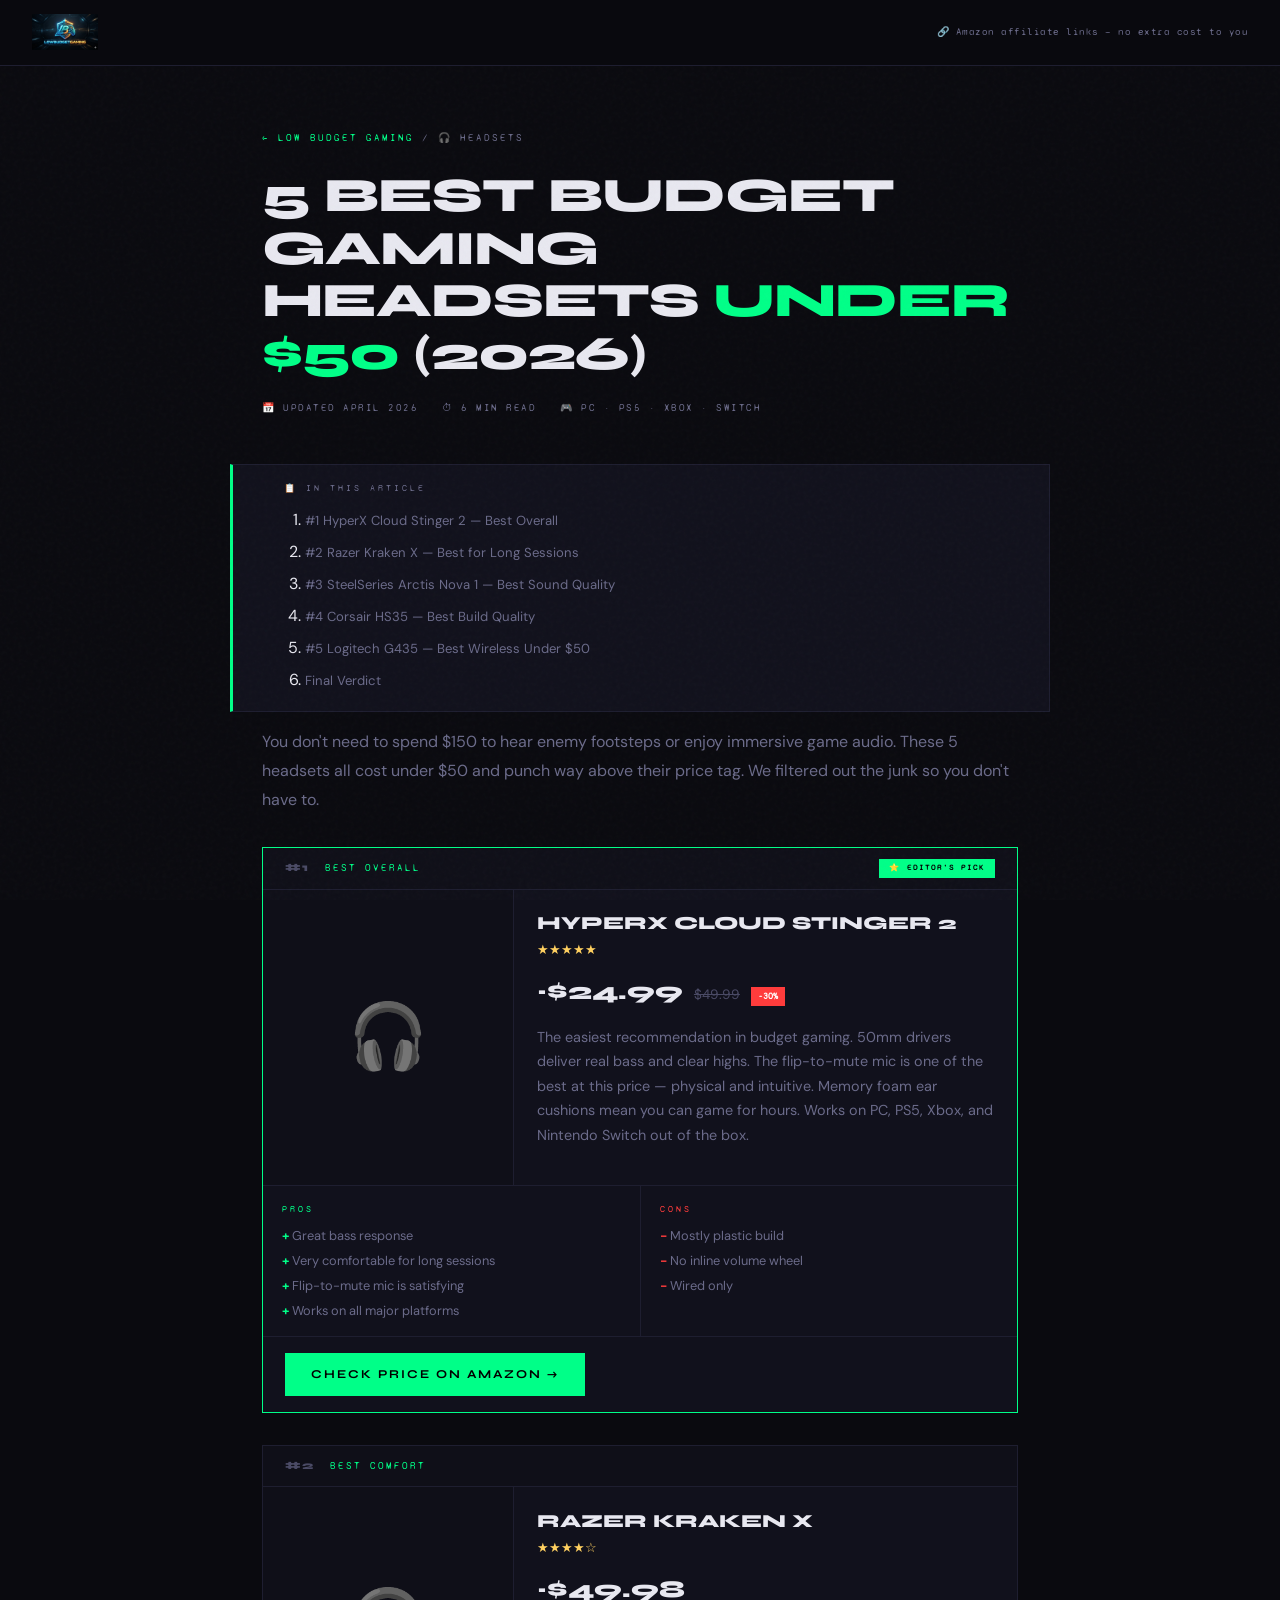
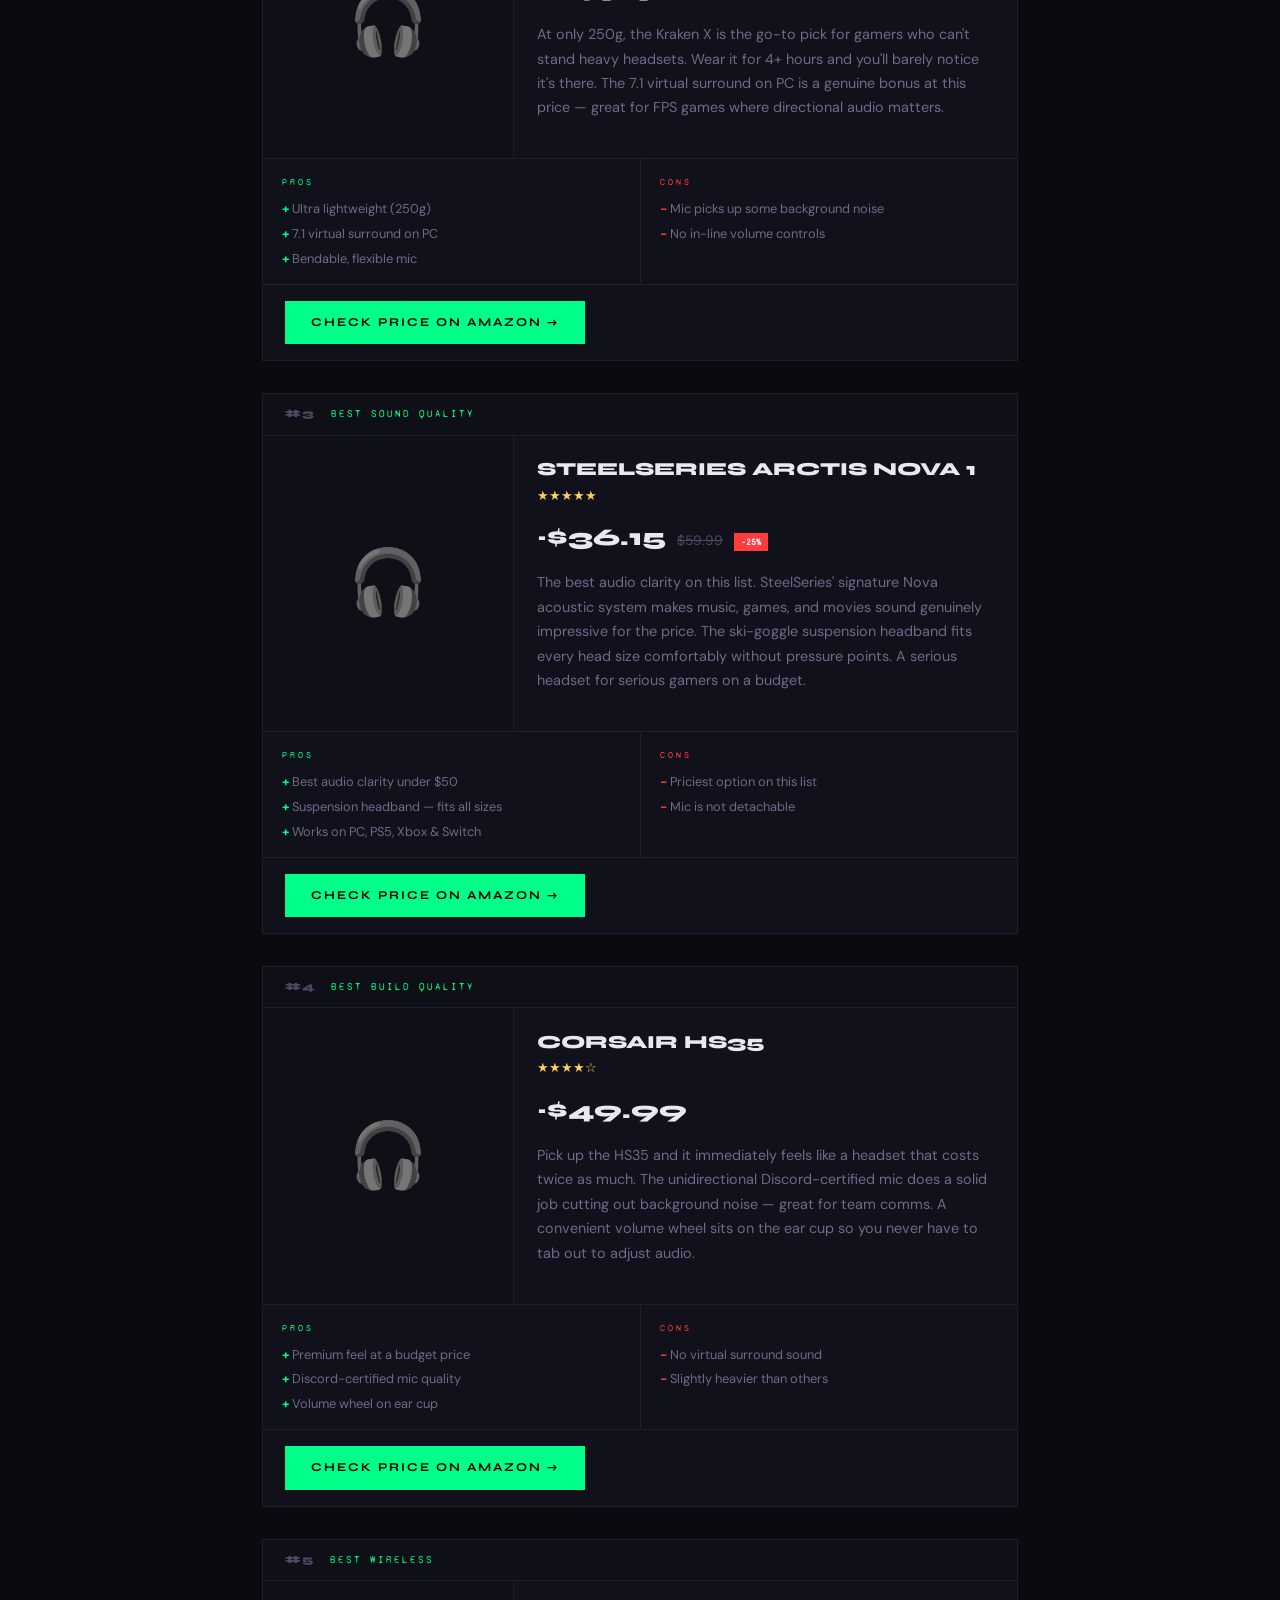
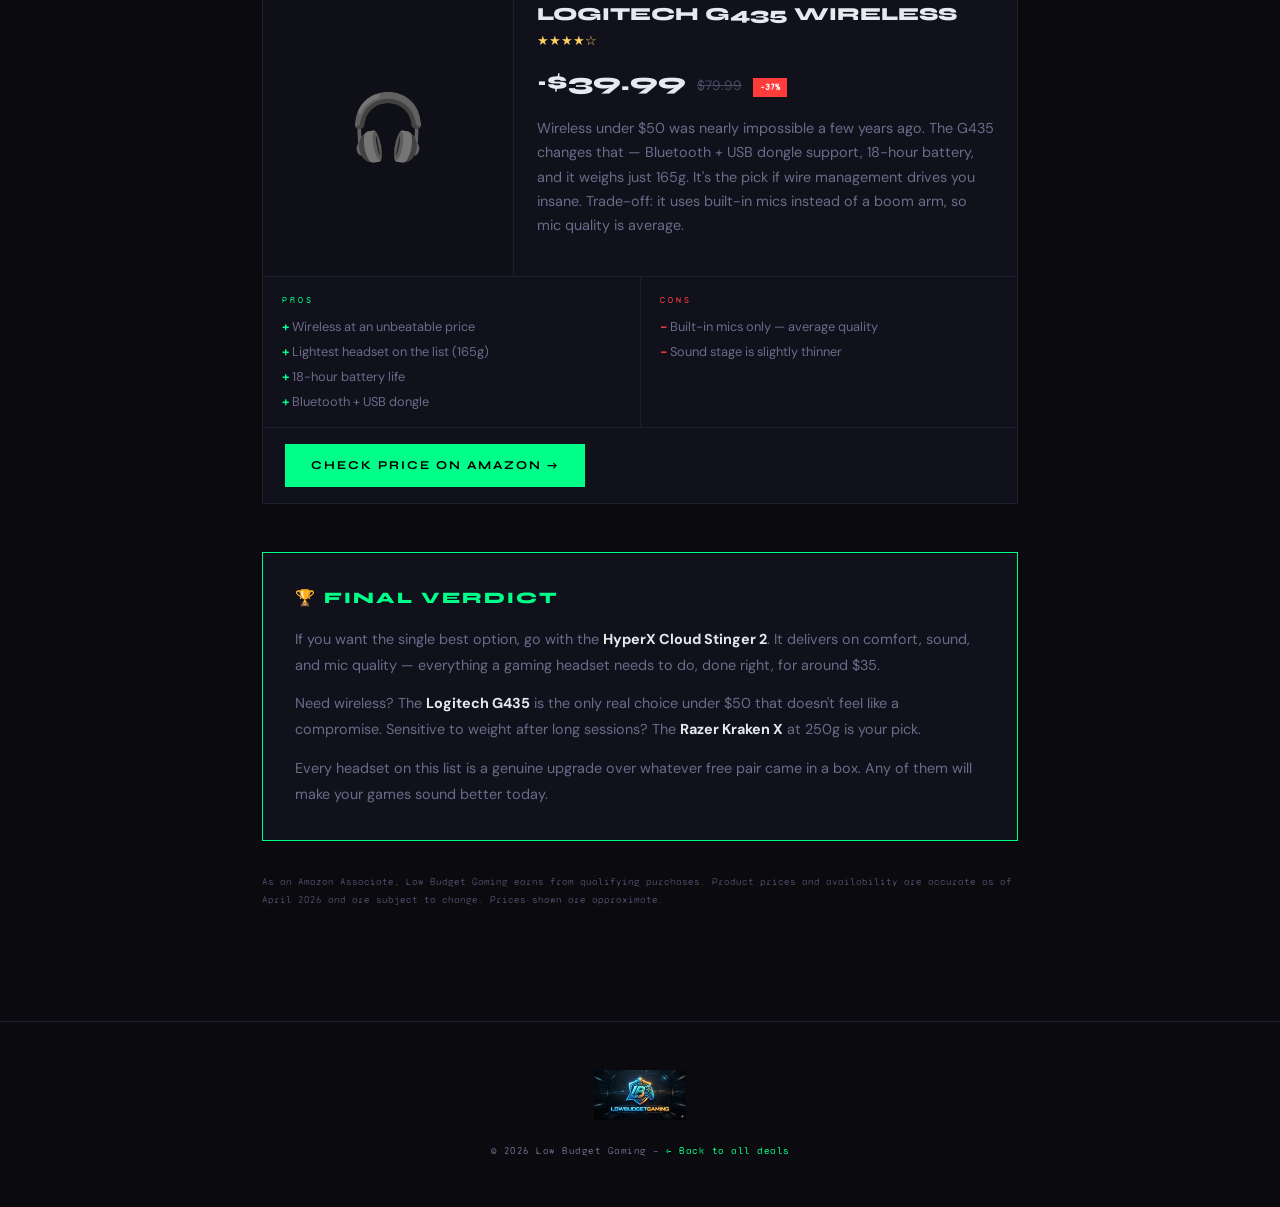
==== commit 1edf6fb3: "Add files via upload" ====
--- a/headsets.html
+++ b/headsets.html
@@ -1,584 +1,284 @@
 <!DOCTYPE html>
 <html lang="en">
 <head>
-  
-  <!-- Google tag (gtag.js) -->
-<script async src="https://www.googletagmanager.com/gtag/js?id=G-F86SN8CNWX"></script>
-<script>
-  window.dataLayer = window.dataLayer || [];
-  function gtag(){dataLayer.push(arguments);}
-  gtag('js', new Date());
-
-  gtag('config', 'G-F86SN8CNWX');
-</script>  
-  
-  <meta charset="UTF-8" />
-  <meta name="viewport" content="width=device-width, initial-scale=1.0" />
+  <meta charset="UTF-8"/>
+  <meta name="viewport" content="width=device-width, initial-scale=1.0"/>
+  <meta name="description" content="5 Best Budget Gaming Headsets Under $50 (2026) — Real sound, real comfort, real savings."/>
   <title>5 Best Budget Gaming Headsets Under $50 (2026) | Low Budget Gaming</title>
-  <meta name="description" content="Our top picks for budget gaming headsets under $50 in 2026. Real sound, real comfort, real savings." />
-  <link rel="icon" href="/logo.png" />
-  <link href="https://fonts.googleapis.com/css2?family=Barlow+Condensed:wght@400;600;700;800&family=Inter:wght@400;500;600&display=swap" rel="stylesheet" />
-  <style>
-    *, *::before, *::after { box-sizing: border-box; margin: 0; padding: 0; }
-
-    :root {
-      --bg: #050d07;
-      --surface: #0c1a0f;
-      --surface2: #112015;
-      --border: #1e3524;
-      --green: #4ade80;
-      --green-dim: #22c55e;
-      --green-glow: rgba(74, 222, 128, 0.15);
-      --text: #e8f5ea;
-      --muted: #6b8f72;
-      --red: #f87171;
-      --yellow: #fbbf24;
-    }
-
-    html { scroll-behavior: smooth; }
-
-    body {
-      background: var(--bg);
-      color: var(--text);
-      font-family: 'Inter', sans-serif;
-      font-size: 15px;
-      line-height: 1.7;
-      min-height: 100vh;
-    }
-
-    /* ── NAV ── */
-    nav {
-      position: sticky;
-      top: 0;
-      z-index: 100;
-      background: rgba(5, 13, 7, 0.92);
-      backdrop-filter: blur(12px);
-      border-bottom: 1px solid var(--border);
-      padding: 14px 24px;
-      display: flex;
-      align-items: center;
-      gap: 16px;
-    }
-    nav a.logo {
-      display: flex;
-      align-items: center;
-      gap: 10px;
-      text-decoration: none;
-      color: var(--green);
-      font-family: 'Barlow Condensed', sans-serif;
-      font-size: 18px;
-      font-weight: 800;
-      letter-spacing: 0.04em;
-      text-transform: uppercase;
-    }
-    nav a.logo img { height: 30px; }
-    nav .affiliate-note {
-      margin-left: auto;
-      font-size: 11px;
-      color: var(--muted);
-    }
-
-    /* ── HERO / HEADER ── */
-    .article-header {
-      max-width: 820px;
-      margin: 0 auto;
-      padding: 56px 24px 32px;
-      border-bottom: 1px solid var(--border);
-    }
-    .category-tag {
-      display: inline-block;
-      font-family: 'Barlow Condensed', sans-serif;
-      font-size: 11px;
-      font-weight: 700;
-      letter-spacing: 0.12em;
-      text-transform: uppercase;
-      color: var(--green);
-      border: 1px solid var(--border);
-      padding: 3px 10px;
-      border-radius: 4px;
-      margin-bottom: 18px;
-    }
-    .article-header h1 {
-      font-family: 'Barlow Condensed', sans-serif;
-      font-size: clamp(2rem, 5vw, 3.2rem);
-      font-weight: 800;
-      line-height: 1.1;
-      text-transform: uppercase;
-      letter-spacing: 0.02em;
-      margin-bottom: 16px;
-    }
-    .article-header h1 em {
-      font-style: normal;
-      color: var(--green);
-    }
-    .article-meta {
-      display: flex;
-      align-items: center;
-      gap: 18px;
-      font-size: 12px;
-      color: var(--muted);
-      flex-wrap: wrap;
-    }
-    .article-meta span { display: flex; align-items: center; gap: 5px; }
-
-    /* ── LAYOUT ── */
-    .page-body {
-      max-width: 820px;
-      margin: 0 auto;
-      padding: 40px 24px 80px;
-    }
-
-    /* ── TOC ── */
-    .toc {
-      background: var(--surface);
-      border: 1px solid var(--border);
-      border-left: 3px solid var(--green);
-      border-radius: 8px;
-      padding: 20px 24px;
-      margin-bottom: 40px;
-    }
-    .toc h3 {
-      font-family: 'Barlow Condensed', sans-serif;
-      font-size: 13px;
-      font-weight: 700;
-      letter-spacing: 0.1em;
-      text-transform: uppercase;
-      color: var(--green);
-      margin-bottom: 12px;
-    }
-    .toc ol {
-      padding-left: 18px;
-      display: flex;
-      flex-direction: column;
-      gap: 6px;
-    }
-    .toc li { font-size: 13px; }
-    .toc a { color: var(--text); text-decoration: none; opacity: 0.75; transition: opacity 0.2s; }
-    .toc a:hover { opacity: 1; color: var(--green); }
-
-    /* ── INTRO ── */
-    .intro {
-      font-size: 16px;
-      line-height: 1.8;
-      color: #b8d4bc;
-      margin-bottom: 40px;
-    }
-
-    /* ── PRODUCT CARD ── */
-    .product-card {
-      background: var(--surface);
-      border: 1px solid var(--border);
-      border-radius: 12px;
-      padding: 28px;
-      margin-bottom: 24px;
-      transition: border-color 0.25s;
-      scroll-margin-top: 80px;
-    }
-    .product-card:hover { border-color: #2d5038; }
-    .product-card.featured {
-      border-color: var(--green);
-      background: linear-gradient(135deg, var(--surface2) 0%, var(--surface) 100%);
-      box-shadow: 0 0 32px var(--green-glow);
-    }
-
-    .card-top {
-      display: flex;
-      align-items: flex-start;
-      justify-content: space-between;
-      gap: 12px;
-      margin-bottom: 16px;
-      flex-wrap: wrap;
-    }
-    .card-badges { display: flex; align-items: center; gap: 8px; flex-wrap: wrap; }
-
-    .badge {
-      font-family: 'Barlow Condensed', sans-serif;
-      font-size: 10px;
-      font-weight: 700;
-      letter-spacing: 0.1em;
-      text-transform: uppercase;
-      padding: 3px 9px;
-      border-radius: 4px;
-    }
-    .badge-pick { background: var(--green); color: #052a0e; }
-    .badge-rank { background: transparent; border: 1px solid var(--border); color: var(--muted); }
-
-    .card-stars { color: var(--yellow); font-size: 14px; letter-spacing: 2px; }
-
-    .card-name {
-      font-family: 'Barlow Condensed', sans-serif;
-      font-size: 1.7rem;
-      font-weight: 800;
-      text-transform: uppercase;
-      letter-spacing: 0.02em;
-      line-height: 1;
-      margin-bottom: 6px;
-    }
-    .card-price {
-      font-size: 1.35rem;
-      font-weight: 700;
-      color: var(--green);
-      margin-bottom: 14px;
-    }
-    .card-price .old-price {
-      font-size: 0.9rem;
-      font-weight: 400;
-      color: var(--muted);
-      text-decoration: line-through;
-      margin-left: 8px;
-    }
-    .card-price .discount {
-      font-size: 0.8rem;
-      background: rgba(74,222,128,0.12);
-      color: var(--green);
-      padding: 2px 7px;
-      border-radius: 4px;
-      margin-left: 6px;
-    }
-
-    .card-desc {
-      font-size: 14px;
-      color: #a0c4a7;
-      margin-bottom: 20px;
-      line-height: 1.7;
-    }
-
-    .pros-cons {
-      display: grid;
-      grid-template-columns: 1fr 1fr;
-      gap: 12px;
-      margin-bottom: 22px;
-    }
-    @media (max-width: 500px) { .pros-cons { grid-template-columns: 1fr; } }
-
-    .pros, .cons {
-      border-radius: 8px;
-      padding: 14px 16px;
-    }
-    .pros { background: rgba(74,222,128,0.06); border: 1px solid rgba(74,222,128,0.15); }
-    .cons { background: rgba(248,113,113,0.05); border: 1px solid rgba(248,113,113,0.12); }
-
-    .pros h4, .cons h4 {
-      font-family: 'Barlow Condensed', sans-serif;
-      font-size: 10px;
-      font-weight: 700;
-      letter-spacing: 0.12em;
-      text-transform: uppercase;
-      margin-bottom: 10px;
-    }
-    .pros h4 { color: var(--green); }
-    .cons h4 { color: var(--red); }
-
-    .pros ul, .cons ul { list-style: none; display: flex; flex-direction: column; gap: 5px; }
-    .pros li, .cons li { font-size: 13px; display: flex; gap: 7px; }
-    .pros li::before { content: '+'; color: var(--green); font-weight: 700; flex-shrink: 0; }
-    .cons li::before { content: '–'; color: var(--red); font-weight: 700; flex-shrink: 0; }
-
-    .btn-amazon {
-      display: inline-flex;
-      align-items: center;
-      gap: 8px;
-      background: var(--green);
-      color: #052a0e;
-      font-family: 'Barlow Condensed', sans-serif;
-      font-size: 15px;
-      font-weight: 700;
-      letter-spacing: 0.06em;
-      text-transform: uppercase;
-      padding: 11px 22px;
-      border-radius: 7px;
-      text-decoration: none;
-      transition: background 0.2s, transform 0.15s;
-    }
-    .btn-amazon:hover { background: #86efac; transform: translateY(-1px); }
-
-    /* ── VERDICT ── */
-    .verdict {
-      background: var(--surface2);
-      border: 1px solid var(--border);
-      border-radius: 12px;
-      padding: 28px;
-      margin-top: 48px;
-    }
-    .verdict h2 {
-      font-family: 'Barlow Condensed', sans-serif;
-      font-size: 1.6rem;
-      font-weight: 800;
-      text-transform: uppercase;
-      letter-spacing: 0.04em;
-      color: var(--green);
-      margin-bottom: 14px;
-    }
-    .verdict p { font-size: 14px; color: #a0c4a7; line-height: 1.8; margin-bottom: 10px; }
-
-    /* ── DISCLAIMER ── */
-    .disclaimer {
-      margin-top: 48px;
-      padding-top: 20px;
-      border-top: 1px solid var(--border);
-      font-size: 11px;
-      color: var(--muted);
-      line-height: 1.6;
-    }
-
-    /* ── FOOTER ── */
-    footer {
-      text-align: center;
-      padding: 28px;
-      font-size: 12px;
-      color: var(--muted);
-      border-top: 1px solid var(--border);
-    }
-    footer a { color: var(--green); text-decoration: none; }
-  </style>
+  <link rel="stylesheet" href="style.css"/>
 </head>
 <body>
 
-  <!-- NAV -->
-  <nav>
-    <a class="logo" href="/">
-      <img src="/logo.png" alt="Low Budget Gaming" />
-      Low Budget Gaming
-    </a>
-    <span class="affiliate-note">🔗 Amazon affiliate links — no extra cost to you</span>
-  </nav>
-
-  <!-- ARTICLE HEADER -->
-  <header class="article-header">
-    <div class="category-tag">🎧 Headsets</div>
-    <h1>5 Best Budget Gaming Headsets<br/><em>Under $50</em> (2026)</h1>
-    <div class="article-meta">
-      <span>📅 Updated April 2026</span>
-      <span>⏱ 6 min read</span>
-      <span>🎮 PC · PS5 · Xbox · Switch</span>
-    </div>
-  </header>
-
-  <!-- BODY -->
-  <main class="page-body">
-
-    <!-- TABLE OF CONTENTS -->
-    <div class="toc">
-      <h3>📋 In This Article</h3>
-      <ol>
-        <li><a href="#stinger">#1 HyperX Cloud Stinger 2 — Best Overall</a></li>
-        <li><a href="#kraken">#2 Razer Kraken X — Best for Long Sessions</a></li>
-        <li><a href="#arctis">#3 SteelSeries Arctis Nova 1 — Best Sound Quality</a></li>
-        <li><a href="#hs35">#4 Corsair HS35 — Best Build Quality</a></li>
-        <li><a href="#g435">#5 Logitech G435 — Best Wireless Under $50</a></li>
-        <li><a href="#verdict">Final Verdict</a></li>
-      </ol>
-    </div>
-
-    <!-- INTRO -->
-    <p class="intro">
-      You don't need to spend $150 to hear enemy footsteps or enjoy immersive game audio. These 5 headsets all cost under $50 and punch way above their price tag. We filtered out the junk so you don't have to.
-    </p>
-
-    <!-- CARD 1 -->
-    <div class="product-card featured" id="stinger">
-      <div class="card-top">
-        <div class="card-badges">
-          <span class="badge badge-pick">⭐ Editor's Pick</span>
-          <span class="badge badge-rank">#1 Best Overall</span>
-        </div>
-        <div class="card-stars">★★★★★</div>
-      </div>
-      <div class="card-name">HyperX Cloud Stinger 2</div>
-      <div class="card-price">~$24.99 <span class="old-price">$49.99</span><span class="discount">-30%</span></div>
-      <p class="card-desc">
-        The easiest recommendation in budget gaming. 50mm drivers deliver real bass and clear highs. The flip-to-mute mic is one of the best at this price — physical and intuitive. Memory foam ear cushions mean you can game for hours. Works on PC, PS5, Xbox, and Nintendo Switch out of the box.
-      </p>
-      <div class="pros-cons">
-        <div class="pros">
-          <h4>Pros</h4>
-          <ul>
-            <li>Great bass response</li>
-            <li>Very comfortable for long sessions</li>
-            <li>Flip-to-mute mic is satisfying</li>
-            <li>Works on all major platforms</li>
-          </ul>
-        </div>
-        <div class="cons">
-          <h4>Cons</h4>
-          <ul>
-            <li>Mostly plastic build</li>
-            <li>No inline volume wheel</li>
-            <li>Wired only</li>
-          </ul>
-        </div>
-      </div>
-      <a class="btn-amazon" href="https://amzn.to/4sjWhxv" target="_blank" rel="noopener noreferrer">
-        Check price on Amazon →
-      </a>
-    </div>
-
-    <!-- CARD 2 -->
-    <div class="product-card" id="kraken">
-      <div class="card-top">
-        <div class="card-badges">
-          <span class="badge badge-rank">#2 Best Comfort</span>
-        </div>
-        <div class="card-stars">★★★★☆</div>
-      </div>
-      <div class="card-name">Razer Kraken X</div>
-      <div class="card-price">~$49.98</div>
-      <p class="card-desc">
-        At only 250g, the Kraken X is the go-to pick for gamers who can't stand heavy headsets. Wear it for 4+ hours and you'll barely notice it's there. The 7.1 virtual surround on PC is a genuine bonus at this price — great for FPS games where directional audio matters.
-      </p>
-      <div class="pros-cons">
-        <div class="pros">
-          <h4>Pros</h4>
-          <ul>
-            <li>Ultra lightweight (250g)</li>
-            <li>7.1 virtual surround on PC</li>
-            <li>Bendable, flexible mic</li>
-          </ul>
-        </div>
-        <div class="cons">
-          <h4>Cons</h4>
-          <ul>
-            <li>Mic picks up some background noise</li>
-            <li>No in-line volume controls</li>
-          </ul>
-        </div>
-      </div>
-      <a class="btn-amazon" href="https://amzn.to/3Oo0ZfB" target="_blank" rel="noopener noreferrer">
-        Check price on Amazon →
-      </a>
-    </div>
-
-    <!-- CARD 3 -->
-    <div class="product-card" id="arctis">
-      <div class="card-top">
-        <div class="card-badges">
-          <span class="badge badge-rank">#3 Best Sound</span>
-        </div>
-        <div class="card-stars">★★★★★</div>
-      </div>
-      <div class="card-name">SteelSeries Arctis Nova 1</div>
-      <div class="card-price">~$36.15 <span class="old-price">$59.99</span><span class="discount">-25%</span></div>
-      <p class="card-desc">
-        The best audio clarity on this list. SteelSeries' signature Nova acoustic system makes music, games, and movies sound genuinely impressive for the price. The ski-goggle suspension headband fits every head size comfortably without pressure points. A serious headset for serious gamers on a budget.
-      </p>
-      <div class="pros-cons">
-        <div class="pros">
-          <h4>Pros</h4>
-          <ul>
-            <li>Best audio clarity under $50</li>
-            <li>Suspension headband — fits all sizes</li>
-            <li>Works on PC, PS5, Xbox & Switch</li>
-          </ul>
-        </div>
-        <div class="cons">
-          <h4>Cons</h4>
-          <ul>
-            <li>Priciest option on this list</li>
-            <li>Mic is not detachable</li>
-          </ul>
-        </div>
-      </div>
-      <a class="btn-amazon" href="https://amzn.to/484Q69p" target="_blank" rel="noopener noreferrer">
-        Check price on Amazon →
-      </a>
-    </div>
-
-    <!-- CARD 4 -->
-    <div class="product-card" id="hs35">
-      <div class="card-top">
-        <div class="card-badges">
-          <span class="badge badge-rank">#4 Best Build Quality</span>
-        </div>
-        <div class="card-stars">★★★★☆</div>
-      </div>
-      <div class="card-name">Corsair HS35 v2</div>
-      <div class="card-price">~$49.99</div>
-      <p class="card-desc">
-        Pick up the HS35 and it immediately feels like a headset that costs twice as much. The unidirectional Discord-certified mic does a solid job cutting out background noise — great for team comms. A convenient volume wheel sits on the ear cup so you never have to tab out to adjust audio.
-      </p>
-      <div class="pros-cons">
-        <div class="pros">
-          <h4>Pros</h4>
-          <ul>
-            <li>Premium feel at a budget price</li>
-            <li>Discord-certified mic quality</li>
-            <li>Volume wheel on ear cup</li>
-          </ul>
-        </div>
-        <div class="cons">
-          <h4>Cons</h4>
-          <ul>
-            <li>No virtual surround sound</li>
-            <li>Slightly heavier than others</li>
-          </ul>
-        </div>
-      </div>
-      <a class="btn-amazon" href="https://amzn.to/4sWDFVx" target="_blank" rel="noopener noreferrer">
-        Check price on Amazon →
-      </a>
-    </div>
-
-    <!-- CARD 5 -->
-    <div class="product-card" id="g435">
-      <div class="card-top">
-        <div class="card-badges">
-          <span class="badge badge-rank">#5 Best Wireless</span>
-        </div>
-        <div class="card-stars">★★★★☆</div>
-      </div>
-      <div class="card-name">Logitech G435 Wireless</div>
-      <div class="card-price">~$39.99 <span class="old-price">$79.99</span><span class="discount">-37%</span></div>
-      <p class="card-desc">
-        Wireless under $50 was nearly impossible a few years ago. The G435 changes that — Bluetooth + USB dongle support, 18-hour battery, and it weighs just 165g. It's the pick if wire management drives you insane. Trade-off: it uses built-in mics instead of a boom arm, so mic quality is average.
-      </p>
-      <div class="pros-cons">
-        <div class="pros">
-          <h4>Pros</h4>
-          <ul>
-            <li>Wireless at an unbeatable price</li>
-            <li>Lightest headset on the list (165g)</li>
-            <li>18-hour battery life</li>
-            <li>Bluetooth + USB dongle</li>
-          </ul>
-        </div>
-        <div class="cons">
-          <h4>Cons</h4>
-          <ul>
-            <li>Built-in mics only — average quality</li>
-            <li>Sound stage is slightly thinner</li>
-          </ul>
-        </div>
-      </div>
-      <a class="btn-amazon" href="https://amzn.to/48vfEMN" target="_blank" rel="noopener noreferrer">
-        Check price on Amazon →
-      </a>
-    </div>
-
-    <!-- VERDICT -->
-    <div class="verdict" id="verdict">
-      <h2>🏆 Final Verdict</h2>
-      <p>
-        If you want the single best option, go with the <strong>HyperX Cloud Stinger 2</strong>. It delivers on comfort, sound, and mic quality — everything a gaming headset needs to do, done right, for around $35.
-      </p>
-      <p>
-        Need wireless? The <strong>Logitech G435</strong> is the only real choice under $50 that doesn't feel like a compromise. Sensitive to weight after long sessions? The <strong>Razer Kraken X</strong> at 250g is your pick.
-      </p>
-      <p>
-        Every headset on this list is a genuine upgrade over whatever free pair came in a box. Any of them will make your games sound better today.
-      </p>
-    </div>
-
-    <!-- DISCLAIMER -->
-    <p class="disclaimer">
-      As an Amazon Associate, Low Budget Gaming earns from qualifying purchases. Product prices and availability are accurate as of April 2026 and are subject to change. Prices shown are approximate.
-    </p>
-
-  </main>
-
-  <!-- FOOTER -->
-  <footer>
-    <p>© 2026 Low Budget Gaming — <a href="/">← Back to all deals</a></p>
-  </footer>
+<nav>
+  <a href="/" class="logo">
+    <img src="logo.png" alt="Low Budget Gaming" class="logo-img"/>
+  </a>
+  <span class="nav-note">🔗 Amazon affiliate links — no extra cost to you</span>
+</nav>
+
+<div class="guide-header">
+  <div class="guide-breadcrumb">
+    <a href="/">← Low Budget Gaming</a> / 🎧 Headsets
+  </div>
+  <h1>5 Best Budget Gaming Headsets <em>Under $50</em> (2026)</h1>
+  <div class="guide-meta">
+    <span>📅 Updated April 2026</span>
+    <span>⏱ 6 min read</span>
+    <span>🎮 PC · PS5 · Xbox · Switch</span>
+  </div>
+</div>
+
+<!-- TOC -->
+<div class="toc">
+  <div class="toc-title">📋 In This Article</div>
+  <ol>
+    <li><a href="#stinger">#1 HyperX Cloud Stinger 2 — Best Overall</a></li>
+    <li><a href="#kraken">#2 Razer Kraken X — Best for Long Sessions</a></li>
+    <li><a href="#arctis">#3 SteelSeries Arctis Nova 1 — Best Sound Quality</a></li>
+    <li><a href="#hs35">#4 Corsair HS35 — Best Build Quality</a></li>
+    <li><a href="#g435">#5 Logitech G435 — Best Wireless Under $50</a></li>
+    <li><a href="#verdict">Final Verdict</a></li>
+  </ol>
+</div>
+
+<!-- Intro -->
+<div class="guide-intro">
+  <p>You don't need to spend $150 to hear enemy footsteps or enjoy immersive game audio. These 5 headsets all cost under $50 and punch way above their price tag. We filtered out the junk so you don't have to.</p>
+</div>
+
+<!-- #1 HyperX Cloud Stinger 2 -->
+<div class="product-entry" id="stinger">
+  <div class="product-card featured">
+    <div class="product-rank-bar">
+      <span class="rank-num">#1</span>
+      <span class="rank-label">Best Overall</span>
+      <span class="rank-badge">⭐ Editor's Pick</span>
+    </div>
+    <div class="product-main">
+      <div class="product-img-col">🎧</div>
+      <div class="product-info-col">
+        <div class="product-name">HyperX Cloud Stinger 2</div>
+        <div class="product-stars">★★★★★</div>
+        <div class="product-price-row">
+          <span class="product-price-now">~$24.99</span>
+          <span class="product-price-old">$49.99</span>
+          <span class="product-discount">-30%</span>
+        </div>
+        <p class="product-desc">The easiest recommendation in budget gaming. 50mm drivers deliver real bass and clear highs. The flip-to-mute mic is one of the best at this price — physical and intuitive. Memory foam ear cushions mean you can game for hours. Works on PC, PS5, Xbox, and Nintendo Switch out of the box.</p>
+      </div>
+    </div>
+    <div class="pros-cons">
+      <div class="pros">
+        <div class="pros-title">Pros</div>
+        <ul>
+          <li>Great bass response</li>
+          <li>Very comfortable for long sessions</li>
+          <li>Flip-to-mute mic is satisfying</li>
+          <li>Works on all major platforms</li>
+        </ul>
+      </div>
+      <div class="cons">
+        <div class="cons-title">Cons</div>
+        <ul>
+          <li>Mostly plastic build</li>
+          <li>No inline volume wheel</li>
+          <li>Wired only</li>
+        </ul>
+      </div>
+    </div>
+    <div class="product-cta-row">
+      <a href="https://amzn.to/4sjWhxv" class="btn-amazon-lg" target="_blank" rel="noopener">Check price on Amazon →</a>
+    </div>
+  </div>
+</div>
+
+<!-- #2 Razer Kraken X -->
+<div class="product-entry" id="kraken">
+  <div class="product-card">
+    <div class="product-rank-bar">
+      <span class="rank-num">#2</span>
+      <span class="rank-label">Best Comfort</span>
+    </div>
+    <div class="product-main">
+      <div class="product-img-col">🎧</div>
+      <div class="product-info-col">
+        <div class="product-name">Razer Kraken X</div>
+        <div class="product-stars">★★★★☆</div>
+        <div class="product-price-row">
+          <span class="product-price-now">~$49.98</span>
+        </div>
+        <p class="product-desc">At only 250g, the Kraken X is the go-to pick for gamers who can't stand heavy headsets. Wear it for 4+ hours and you'll barely notice it's there. The 7.1 virtual surround on PC is a genuine bonus at this price — great for FPS games where directional audio matters.</p>
+      </div>
+    </div>
+    <div class="pros-cons">
+      <div class="pros">
+        <div class="pros-title">Pros</div>
+        <ul>
+          <li>Ultra lightweight (250g)</li>
+          <li>7.1 virtual surround on PC</li>
+          <li>Bendable, flexible mic</li>
+        </ul>
+      </div>
+      <div class="cons">
+        <div class="cons-title">Cons</div>
+        <ul>
+          <li>Mic picks up some background noise</li>
+          <li>No in-line volume controls</li>
+        </ul>
+      </div>
+    </div>
+    <div class="product-cta-row">
+      <a href="https://amzn.to/3Oo0ZfB" class="btn-amazon-lg" target="_blank" rel="noopener">Check price on Amazon →</a>
+    </div>
+  </div>
+</div>
+
+<!-- #3 SteelSeries Arctis Nova 1 -->
+<div class="product-entry" id="arctis">
+  <div class="product-card">
+    <div class="product-rank-bar">
+      <span class="rank-num">#3</span>
+      <span class="rank-label">Best Sound Quality</span>
+    </div>
+    <div class="product-main">
+      <div class="product-img-col">🎧</div>
+      <div class="product-info-col">
+        <div class="product-name">SteelSeries Arctis Nova 1</div>
+        <div class="product-stars">★★★★★</div>
+        <div class="product-price-row">
+          <span class="product-price-now">~$36.15</span>
+          <span class="product-price-old">$59.99</span>
+          <span class="product-discount">-25%</span>
+        </div>
+        <p class="product-desc">The best audio clarity on this list. SteelSeries' signature Nova acoustic system makes music, games, and movies sound genuinely impressive for the price. The ski-goggle suspension headband fits every head size comfortably without pressure points. A serious headset for serious gamers on a budget.</p>
+      </div>
+    </div>
+    <div class="pros-cons">
+      <div class="pros">
+        <div class="pros-title">Pros</div>
+        <ul>
+          <li>Best audio clarity under $50</li>
+          <li>Suspension headband — fits all sizes</li>
+          <li>Works on PC, PS5, Xbox &amp; Switch</li>
+        </ul>
+      </div>
+      <div class="cons">
+        <div class="cons-title">Cons</div>
+        <ul>
+          <li>Priciest option on this list</li>
+          <li>Mic is not detachable</li>
+        </ul>
+      </div>
+    </div>
+    <div class="product-cta-row">
+      <a href="https://amzn.to/484Q69p" class="btn-amazon-lg" target="_blank" rel="noopener">Check price on Amazon →</a>
+    </div>
+  </div>
+</div>
+
+<!-- #4 Corsair HS35 -->
+<div class="product-entry" id="hs35">
+  <div class="product-card">
+    <div class="product-rank-bar">
+      <span class="rank-num">#4</span>
+      <span class="rank-label">Best Build Quality</span>
+    </div>
+    <div class="product-main">
+      <div class="product-img-col">🎧</div>
+      <div class="product-info-col">
+        <div class="product-name">Corsair HS35</div>
+        <div class="product-stars">★★★★☆</div>
+        <div class="product-price-row">
+          <span class="product-price-now">~$49.99</span>
+        </div>
+        <p class="product-desc">Pick up the HS35 and it immediately feels like a headset that costs twice as much. The unidirectional Discord-certified mic does a solid job cutting out background noise — great for team comms. A convenient volume wheel sits on the ear cup so you never have to tab out to adjust audio.</p>
+      </div>
+    </div>
+    <div class="pros-cons">
+      <div class="pros">
+        <div class="pros-title">Pros</div>
+        <ul>
+          <li>Premium feel at a budget price</li>
+          <li>Discord-certified mic quality</li>
+          <li>Volume wheel on ear cup</li>
+        </ul>
+      </div>
+      <div class="cons">
+        <div class="cons-title">Cons</div>
+        <ul>
+          <li>No virtual surround sound</li>
+          <li>Slightly heavier than others</li>
+        </ul>
+      </div>
+    </div>
+    <div class="product-cta-row">
+      <a href="https://amzn.to/4sWDFVx" class="btn-amazon-lg" target="_blank" rel="noopener">Check price on Amazon →</a>
+    </div>
+  </div>
+</div>
+
+<!-- #5 Logitech G435 -->
+<div class="product-entry" id="g435">
+  <div class="product-card">
+    <div class="product-rank-bar">
+      <span class="rank-num">#5</span>
+      <span class="rank-label">Best Wireless</span>
+    </div>
+    <div class="product-main">
+      <div class="product-img-col">🎧</div>
+      <div class="product-info-col">
+        <div class="product-name">Logitech G435 Wireless</div>
+        <div class="product-stars">★★★★☆</div>
+        <div class="product-price-row">
+          <span class="product-price-now">~$39.99</span>
+          <span class="product-price-old">$79.99</span>
+          <span class="product-discount">-37%</span>
+        </div>
+        <p class="product-desc">Wireless under $50 was nearly impossible a few years ago. The G435 changes that — Bluetooth + USB dongle support, 18-hour battery, and it weighs just 165g. It's the pick if wire management drives you insane. Trade-off: it uses built-in mics instead of a boom arm, so mic quality is average.</p>
+      </div>
+    </div>
+    <div class="pros-cons">
+      <div class="pros">
+        <div class="pros-title">Pros</div>
+        <ul>
+          <li>Wireless at an unbeatable price</li>
+          <li>Lightest headset on the list (165g)</li>
+          <li>18-hour battery life</li>
+          <li>Bluetooth + USB dongle</li>
+        </ul>
+      </div>
+      <div class="cons">
+        <div class="cons-title">Cons</div>
+        <ul>
+          <li>Built-in mics only — average quality</li>
+          <li>Sound stage is slightly thinner</li>
+        </ul>
+      </div>
+    </div>
+    <div class="product-cta-row">
+      <a href="https://amzn.to/48vfEMN" class="btn-amazon-lg" target="_blank" rel="noopener">Check price on Amazon →</a>
+    </div>
+  </div>
+</div>
+
+<!-- Final Verdict -->
+<div class="verdict-section" id="verdict">
+  <div class="verdict-box">
+    <div class="verdict-title">🏆 Final Verdict</div>
+    <p>If you want the single best option, go with the <strong>HyperX Cloud Stinger 2</strong>. It delivers on comfort, sound, and mic quality — everything a gaming headset needs to do, done right, for around $35.</p>
+    <p>Need wireless? The <strong>Logitech G435</strong> is the only real choice under $50 that doesn't feel like a compromise. Sensitive to weight after long sessions? The <strong>Razer Kraken X</strong> at 250g is your pick.</p>
+    <p>Every headset on this list is a genuine upgrade over whatever free pair came in a box. Any of them will make your games sound better today.</p>
+  </div>
+</div>
+
+<div class="guide-footer-note">
+  As an Amazon Associate, Low Budget Gaming earns from qualifying purchases. Product prices and availability are accurate as of April 2026 and are subject to change. Prices shown are approximate.
+</div>
+
+<footer>
+  <div class="f-logo"><img src="logo.png" alt="Low Budget Gaming"/></div>
+  <div class="f-txt">© 2026 Low Budget Gaming — <a href="/" style="color:var(--neon);text-decoration:none;">← Back to all deals</a></div>
+</footer>
 
 </body>
 </html>
--- a/style.css
+++ b/style.css
@@ -0,0 +1,785 @@
+/* ===================================
+   LOW BUDGET GAMING — Design System
+   Aesthetic: Dark tactical / editorial
+   Fonts: Space Grotesk + Syne Mono
+   =================================== */
+
+@import url('https://fonts.googleapis.com/css2?family=Syne:wght@700;800&family=DM+Sans:wght@300;400;500;600&family=Syne+Mono&display=swap');
+
+:root {
+  --bg:       #0a0a0f;
+  --bg2:      #0f0f18;
+  --card:     #11111c;
+  --card2:    #161625;
+  --border:   #1e1e30;
+  --border2:  #2a2a40;
+  --neon:     #00ff88;
+  --neon2:    #00cc6a;
+  --accent:   #ff3c3c;
+  --gold:     #ffd060;
+  --text:     #e8e8f0;
+  --muted:    #6b6b8a;
+  --muted2:   #4a4a65;
+  --heading:  'Syne', sans-serif;
+  --mono:     'Syne Mono', monospace;
+  --body:     'DM Sans', sans-serif;
+}
+
+*, *::before, *::after { box-sizing: border-box; margin: 0; padding: 0; }
+
+html { scroll-behavior: smooth; }
+
+body {
+  background: var(--bg);
+  color: var(--text);
+  font-family: var(--body);
+  font-size: 16px;
+  line-height: 1.6;
+  -webkit-font-smoothing: antialiased;
+  overflow-x: hidden;
+}
+
+/* ───── NOISE TEXTURE ───── */
+body::before {
+  content: '';
+  position: fixed;
+  inset: 0;
+  background-image: url("data:image/svg+xml,%3Csvg viewBox='0 0 256 256' xmlns='http://www.w3.org/2000/svg'%3E%3Cfilter id='noise'%3E%3CfeTurbulence type='fractalNoise' baseFrequency='0.9' numOctaves='4' stitchTiles='stitch'/%3E%3C/filter%3E%3Crect width='100%25' height='100%25' filter='url(%23noise)' opacity='0.04'/%3E%3C/svg%3E");
+  pointer-events: none;
+  z-index: 0;
+  opacity: 0.6;
+}
+
+/* ───── NAV ───── */
+nav {
+  position: sticky;
+  top: 0;
+  z-index: 100;
+  display: flex;
+  align-items: center;
+  justify-content: space-between;
+  padding: 0.9rem 2rem;
+  background: rgba(10,10,15,0.85);
+  backdrop-filter: blur(20px);
+  -webkit-backdrop-filter: blur(20px);
+  border-bottom: 1px solid var(--border);
+}
+
+.logo { display: flex; align-items: center; gap: 0.7rem; text-decoration: none; }
+.logo-img { height: 36px; width: auto; }
+
+.nav-note {
+  font-family: var(--mono);
+  font-size: 10px;
+  color: var(--muted);
+  letter-spacing: 0.5px;
+}
+
+/* ───── HERO ───── */
+.hero {
+  position: relative;
+  padding: 5rem 2rem 4rem;
+  text-align: center;
+  overflow: hidden;
+}
+
+.hero::before {
+  content: '';
+  position: absolute;
+  top: -40%;
+  left: 50%;
+  transform: translateX(-50%);
+  width: 700px;
+  height: 700px;
+  background: radial-gradient(ellipse, rgba(0,255,136,0.07) 0%, transparent 70%);
+  pointer-events: none;
+}
+
+.hero h1 {
+  font-family: var(--heading);
+  font-size: clamp(2.8rem, 7vw, 5.5rem);
+  font-weight: 800;
+  line-height: 1.05;
+  letter-spacing: -2px;
+  color: var(--text);
+  text-transform: uppercase;
+}
+
+.hero h1 em {
+  font-style: normal;
+  color: var(--neon);
+  display: block;
+}
+
+.hero p {
+  margin-top: 1.2rem;
+  font-size: 1rem;
+  color: var(--muted);
+  font-weight: 300;
+  letter-spacing: 1px;
+}
+
+.hero-ctas {
+  margin-top: 2.2rem;
+  display: flex;
+  gap: 1rem;
+  justify-content: center;
+  flex-wrap: wrap;
+}
+
+.btn-primary {
+  display: inline-flex;
+  align-items: center;
+  gap: 0.5rem;
+  background: var(--neon);
+  color: #000;
+  font-family: var(--heading);
+  font-weight: 700;
+  font-size: 0.78rem;
+  letter-spacing: 2px;
+  text-transform: uppercase;
+  text-decoration: none;
+  padding: 0.8rem 1.8rem;
+  transition: transform 0.15s, box-shadow 0.15s;
+}
+
+.btn-primary:hover {
+  transform: translateY(-2px);
+  box-shadow: 0 8px 24px rgba(0,255,136,0.25);
+}
+
+.btn-secondary {
+  display: inline-flex;
+  align-items: center;
+  gap: 0.5rem;
+  background: transparent;
+  color: var(--text);
+  font-family: var(--heading);
+  font-weight: 700;
+  font-size: 0.78rem;
+  letter-spacing: 2px;
+  text-transform: uppercase;
+  text-decoration: none;
+  padding: 0.8rem 1.8rem;
+  border: 1px solid var(--border2);
+  transition: border-color 0.15s, color 0.15s;
+}
+
+.btn-secondary:hover { border-color: var(--neon); color: var(--neon); }
+
+/* ───── STATS BAR ───── */
+.stats-bar {
+  display: flex;
+  justify-content: center;
+  gap: 0;
+  border-top: 1px solid var(--border);
+  border-bottom: 1px solid var(--border);
+  overflow: hidden;
+}
+
+.stat-item {
+  flex: 1;
+  max-width: 220px;
+  padding: 1.2rem 1rem;
+  text-align: center;
+  border-right: 1px solid var(--border);
+}
+.stat-item:last-child { border-right: none; }
+
+.stat-num {
+  font-family: var(--heading);
+  font-size: 1.8rem;
+  font-weight: 800;
+  color: var(--neon);
+  display: block;
+  line-height: 1;
+}
+
+.stat-label {
+  font-family: var(--mono);
+  font-size: 9px;
+  letter-spacing: 2px;
+  color: var(--muted);
+  text-transform: uppercase;
+  margin-top: 0.3rem;
+}
+
+/* ───── SECTION LABELS ───── */
+.section-label {
+  max-width: 1100px;
+  margin: 3rem auto 0;
+  padding: 0 2rem;
+  display: flex;
+  align-items: center;
+  gap: 1rem;
+}
+
+.section-label span {
+  font-family: var(--mono);
+  font-size: 10px;
+  font-weight: 700;
+  letter-spacing: 4px;
+  color: var(--muted);
+  text-transform: uppercase;
+  white-space: nowrap;
+}
+
+.section-label::after {
+  content: '';
+  flex: 1;
+  height: 1px;
+  background: var(--border);
+}
+
+/* ───── GUIDES GRID ───── */
+.guides-grid {
+  max-width: 1100px;
+  margin: 1.2rem auto 0;
+  padding: 0 2rem;
+  display: grid;
+  grid-template-columns: repeat(auto-fill, minmax(280px, 1fr));
+  gap: 1px;
+  background: var(--border);
+}
+
+.guide-card {
+  background: var(--card);
+  padding: 1.8rem;
+  display: flex;
+  flex-direction: column;
+  gap: 0.7rem;
+  text-decoration: none;
+  color: var(--text);
+  transition: background 0.2s;
+  position: relative;
+  overflow: hidden;
+}
+
+.guide-card::before {
+  content: '';
+  position: absolute;
+  top: 0; left: 0;
+  width: 3px; height: 100%;
+  background: var(--neon);
+  transform: scaleY(0);
+  transform-origin: bottom;
+  transition: transform 0.25s ease;
+}
+
+.guide-card:hover { background: var(--card2); }
+.guide-card:hover::before { transform: scaleY(1); }
+
+.guide-cat {
+  font-family: var(--mono);
+  font-size: 10px;
+  letter-spacing: 3px;
+  color: var(--neon);
+  text-transform: uppercase;
+}
+
+.guide-title {
+  font-family: var(--heading);
+  font-size: 0.88rem;
+  font-weight: 700;
+  line-height: 1.45;
+}
+
+.guide-desc {
+  font-size: 0.82rem;
+  color: var(--muted);
+  line-height: 1.65;
+  flex: 1;
+}
+
+.guide-cta {
+  font-family: var(--mono);
+  font-size: 11px;
+  font-weight: 700;
+  letter-spacing: 1px;
+  color: var(--neon);
+  margin-top: 0.5rem;
+}
+
+/* ───── DEALS GRID ───── */
+.grid {
+  max-width: 1100px;
+  margin: 1.2rem auto 0;
+  padding: 0 2rem;
+  display: grid;
+  grid-template-columns: repeat(auto-fill, minmax(280px, 1fr));
+  gap: 1px;
+  background: var(--border);
+}
+
+/* ───── PRODUCT CARD ───── */
+.card {
+  background: var(--card);
+  display: flex;
+  flex-direction: column;
+  position: relative;
+  overflow: hidden;
+  transition: background 0.2s;
+}
+
+.card:hover { background: var(--card2); }
+
+.card-img-wrap {
+  aspect-ratio: 16/9;
+  overflow: hidden;
+  background: var(--bg2);
+  display: flex;
+  align-items: center;
+  justify-content: center;
+  font-size: 3rem;
+  border-bottom: 1px solid var(--border);
+}
+
+.card-img-wrap img {
+  width: 100%;
+  height: 100%;
+  object-fit: contain;
+  padding: 1rem;
+}
+
+.card-body { padding: 1.2rem 1.2rem 0; flex: 1; display: flex; flex-direction: column; gap: 0.5rem; }
+
+.card-cat {
+  font-family: var(--mono);
+  font-size: 9px;
+  letter-spacing: 3px;
+  color: var(--muted);
+  text-transform: uppercase;
+}
+
+.card-name {
+  font-family: var(--heading);
+  font-size: 0.9rem;
+  font-weight: 700;
+  line-height: 1.4;
+  color: var(--text);
+}
+
+.card-stars { color: var(--gold); font-size: 0.75rem; }
+
+.card-desc { font-size: 0.78rem; color: var(--muted); line-height: 1.6; flex: 1; }
+
+.card-price-row {
+  display: flex;
+  align-items: baseline;
+  gap: 0.6rem;
+  margin-top: 0.4rem;
+}
+
+.price-now {
+  font-family: var(--heading);
+  font-size: 1.25rem;
+  font-weight: 800;
+  color: var(--text);
+}
+
+.price-old {
+  font-size: 0.8rem;
+  color: var(--muted2);
+  text-decoration: line-through;
+}
+
+.price-badge {
+  background: var(--accent);
+  color: #fff;
+  font-family: var(--mono);
+  font-size: 9px;
+  font-weight: 700;
+  letter-spacing: 1px;
+  padding: 2px 6px;
+  margin-left: auto;
+}
+
+.card-footer { padding: 1rem 1.2rem 1.2rem; }
+
+.btn-amazon {
+  display: block;
+  width: 100%;
+  text-align: center;
+  background: var(--neon);
+  color: #000;
+  font-family: var(--heading);
+  font-weight: 700;
+  font-size: 0.72rem;
+  letter-spacing: 2px;
+  text-transform: uppercase;
+  text-decoration: none;
+  padding: 0.7rem;
+  transition: background 0.15s, transform 0.15s;
+}
+
+.btn-amazon:hover { background: var(--neon2); transform: translateY(-1px); }
+
+/* ───── BADGES ───── */
+.badge {
+  position: absolute;
+  top: 0.8rem;
+  left: 0.8rem;
+  font-family: var(--mono);
+  font-size: 8px;
+  font-weight: 700;
+  letter-spacing: 2px;
+  text-transform: uppercase;
+  padding: 3px 8px;
+  z-index: 2;
+}
+
+.badge-ceo { background: var(--neon); color: #000; }
+.badge-hot { background: var(--accent); color: #fff; }
+.badge-new { background: var(--gold); color: #000; }
+
+/* ───── FOOTER ───── */
+footer {
+  margin-top: 4rem;
+  padding: 3rem 2rem;
+  border-top: 1px solid var(--border);
+  text-align: center;
+}
+
+.f-logo img { height: 50px; width: auto; margin-bottom: 1rem; }
+
+.f-txt {
+  font-family: var(--mono);
+  font-size: 10px;
+  color: var(--muted);
+  letter-spacing: 0.5px;
+}
+
+/* ───── GUIDE PAGES (article layout) ───── */
+.guide-header {
+  padding: 4rem 2rem 3rem;
+  max-width: 820px;
+  margin: 0 auto;
+}
+
+.guide-breadcrumb {
+  font-family: var(--mono);
+  font-size: 10px;
+  letter-spacing: 2px;
+  color: var(--muted);
+  text-transform: uppercase;
+  margin-bottom: 1.5rem;
+}
+
+.guide-breadcrumb a { color: var(--neon); text-decoration: none; }
+.guide-breadcrumb a:hover { text-decoration: underline; }
+
+.guide-header h1 {
+  font-family: var(--heading);
+  font-size: clamp(1.8rem, 4.5vw, 3rem);
+  font-weight: 800;
+  line-height: 1.1;
+  letter-spacing: -1px;
+  text-transform: uppercase;
+}
+
+.guide-header h1 em { font-style: normal; color: var(--neon); }
+
+.guide-meta {
+  display: flex;
+  gap: 1.5rem;
+  margin-top: 1.2rem;
+  flex-wrap: wrap;
+}
+
+.guide-meta span {
+  font-family: var(--mono);
+  font-size: 10px;
+  letter-spacing: 1.5px;
+  color: var(--muted);
+  text-transform: uppercase;
+}
+
+/* ───── GUIDE TOC ───── */
+.toc {
+  max-width: 820px;
+  margin: 0 auto 1rem;
+  padding: 0 2rem;
+  background: var(--card);
+  border: 1px solid var(--border);
+  border-left: 3px solid var(--neon);
+}
+
+.toc-title {
+  font-family: var(--mono);
+  font-size: 9px;
+  letter-spacing: 3px;
+  color: var(--muted);
+  text-transform: uppercase;
+  padding: 1rem 1.2rem 0.5rem;
+}
+
+.toc ol {
+  padding: 0 1.2rem 1rem 2.5rem;
+}
+
+.toc li { padding: 0.2rem 0; }
+
+.toc a {
+  font-size: 0.82rem;
+  color: var(--muted);
+  text-decoration: none;
+  transition: color 0.15s;
+}
+.toc a:hover { color: var(--neon); }
+
+/* ───── GUIDE INTRO ───── */
+.guide-intro {
+  max-width: 820px;
+  margin: 0 auto 0.5rem;
+  padding: 0 2rem;
+}
+
+.guide-intro p {
+  font-size: 1rem;
+  color: var(--muted);
+  line-height: 1.8;
+}
+
+/* ───── PRODUCT ENTRIES ───── */
+.product-entry {
+  max-width: 820px;
+  margin: 2rem auto 0;
+  padding: 0 2rem;
+}
+
+.product-card {
+  background: var(--card);
+  border: 1px solid var(--border);
+  overflow: hidden;
+}
+
+.product-card.featured { border-color: var(--neon); }
+
+.product-rank-bar {
+  display: flex;
+  align-items: center;
+  gap: 1rem;
+  padding: 0.7rem 1.4rem;
+  background: var(--bg2);
+  border-bottom: 1px solid var(--border);
+}
+
+.rank-num {
+  font-family: var(--heading);
+  font-size: 0.7rem;
+  font-weight: 800;
+  color: var(--muted2);
+  letter-spacing: 1px;
+}
+
+.rank-label {
+  font-family: var(--mono);
+  font-size: 10px;
+  letter-spacing: 2px;
+  color: var(--neon);
+  text-transform: uppercase;
+}
+
+.rank-badge {
+  margin-left: auto;
+  font-family: var(--mono);
+  font-size: 8px;
+  font-weight: 700;
+  letter-spacing: 2px;
+  text-transform: uppercase;
+  padding: 3px 10px;
+  background: var(--neon);
+  color: #000;
+}
+
+.product-main {
+  display: grid;
+  grid-template-columns: 1fr 2fr;
+  gap: 0;
+}
+
+@media (max-width: 600px) {
+  .product-main { grid-template-columns: 1fr; }
+}
+
+.product-img-col {
+  background: var(--bg2);
+  display: flex;
+  align-items: center;
+  justify-content: center;
+  font-size: 4rem;
+  min-height: 160px;
+  border-right: 1px solid var(--border);
+  padding: 1.5rem;
+}
+
+.product-img-col img {
+  max-width: 100%;
+  max-height: 140px;
+  object-fit: contain;
+}
+
+.product-info-col { padding: 1.4rem; }
+
+.product-name {
+  font-family: var(--heading);
+  font-size: 1.15rem;
+  font-weight: 800;
+  line-height: 1.25;
+  text-transform: uppercase;
+}
+
+.product-stars { color: var(--gold); font-size: 0.8rem; margin-top: 0.3rem; }
+
+.product-price-row {
+  display: flex;
+  align-items: baseline;
+  gap: 0.7rem;
+  margin: 0.8rem 0;
+}
+
+.product-price-now {
+  font-family: var(--heading);
+  font-size: 1.5rem;
+  font-weight: 800;
+  color: var(--text);
+}
+
+.product-price-old {
+  font-size: 0.85rem;
+  color: var(--muted2);
+  text-decoration: line-through;
+}
+
+.product-discount {
+  background: var(--accent);
+  color: #fff;
+  font-family: var(--mono);
+  font-size: 9px;
+  font-weight: 700;
+  padding: 2px 7px;
+}
+
+.product-desc {
+  font-size: 0.9rem;
+  color: var(--muted);
+  line-height: 1.7;
+  margin-bottom: 1rem;
+}
+
+.pros-cons {
+  display: grid;
+  grid-template-columns: 1fr 1fr;
+  gap: 1px;
+  background: var(--border);
+  border-top: 1px solid var(--border);
+}
+
+@media (max-width: 500px) { .pros-cons { grid-template-columns: 1fr; } }
+
+.pros, .cons {
+  background: var(--card);
+  padding: 1rem 1.2rem;
+}
+
+.pros-title, .cons-title {
+  font-family: var(--mono);
+  font-size: 9px;
+  letter-spacing: 3px;
+  text-transform: uppercase;
+  margin-bottom: 0.6rem;
+}
+.pros-title { color: var(--neon); }
+.cons-title { color: var(--accent); }
+
+.pros ul, .cons ul {
+  list-style: none;
+  display: flex;
+  flex-direction: column;
+  gap: 0.35rem;
+}
+
+.pros li::before { content: '+ '; color: var(--neon); font-weight: 700; }
+.cons li::before { content: '− '; color: var(--accent); font-weight: 700; }
+
+.pros li, .cons li {
+  font-size: 0.8rem;
+  line-height: 1.5;
+  color: var(--muted);
+}
+
+.product-cta-row {
+  padding: 1rem 1.4rem;
+  border-top: 1px solid var(--border);
+}
+
+.btn-amazon-lg {
+  display: inline-flex;
+  align-items: center;
+  gap: 0.5rem;
+  background: var(--neon);
+  color: #000;
+  font-family: var(--heading);
+  font-weight: 700;
+  font-size: 0.75rem;
+  letter-spacing: 2px;
+  text-transform: uppercase;
+  text-decoration: none;
+  padding: 0.75rem 1.6rem;
+  transition: background 0.15s, transform 0.15s;
+}
+
+.btn-amazon-lg:hover { background: var(--neon2); transform: translateY(-1px); }
+
+/* ───── VERDICT BOX ───── */
+.verdict-section {
+  max-width: 820px;
+  margin: 3rem auto 0;
+  padding: 0 2rem;
+}
+
+.verdict-box {
+  background: var(--card);
+  border: 1px solid var(--neon);
+  padding: 2rem;
+}
+
+.verdict-title {
+  font-family: var(--heading);
+  font-size: 1rem;
+  font-weight: 800;
+  text-transform: uppercase;
+  letter-spacing: 2px;
+  color: var(--neon);
+  margin-bottom: 1rem;
+}
+
+.verdict-box p {
+  font-size: 0.9rem;
+  color: var(--muted);
+  line-height: 1.8;
+  margin-bottom: 0.8rem;
+}
+.verdict-box p:last-child { margin-bottom: 0; }
+.verdict-box strong { color: var(--text); }
+
+/* ───── GUIDE FOOTER ───── */
+.guide-footer-note {
+  max-width: 820px;
+  margin: 2rem auto 0;
+  padding: 0 2rem 3rem;
+  font-family: var(--mono);
+  font-size: 10px;
+  color: var(--muted2);
+  line-height: 1.8;
+}
+
+/* ───── RESPONSIVE ───── */
+@media (max-width: 768px) {
+  nav { padding: 0.8rem 1rem; }
+  .hero { padding: 3.5rem 1rem 3rem; }
+  .guides-grid, .grid { padding: 0 1rem; }
+  .section-label { padding: 0 1rem; }
+  .stats-bar { flex-wrap: wrap; }
+  .stat-item { flex: 1 1 50%; border-right: none; border-bottom: 1px solid var(--border); }
+}
